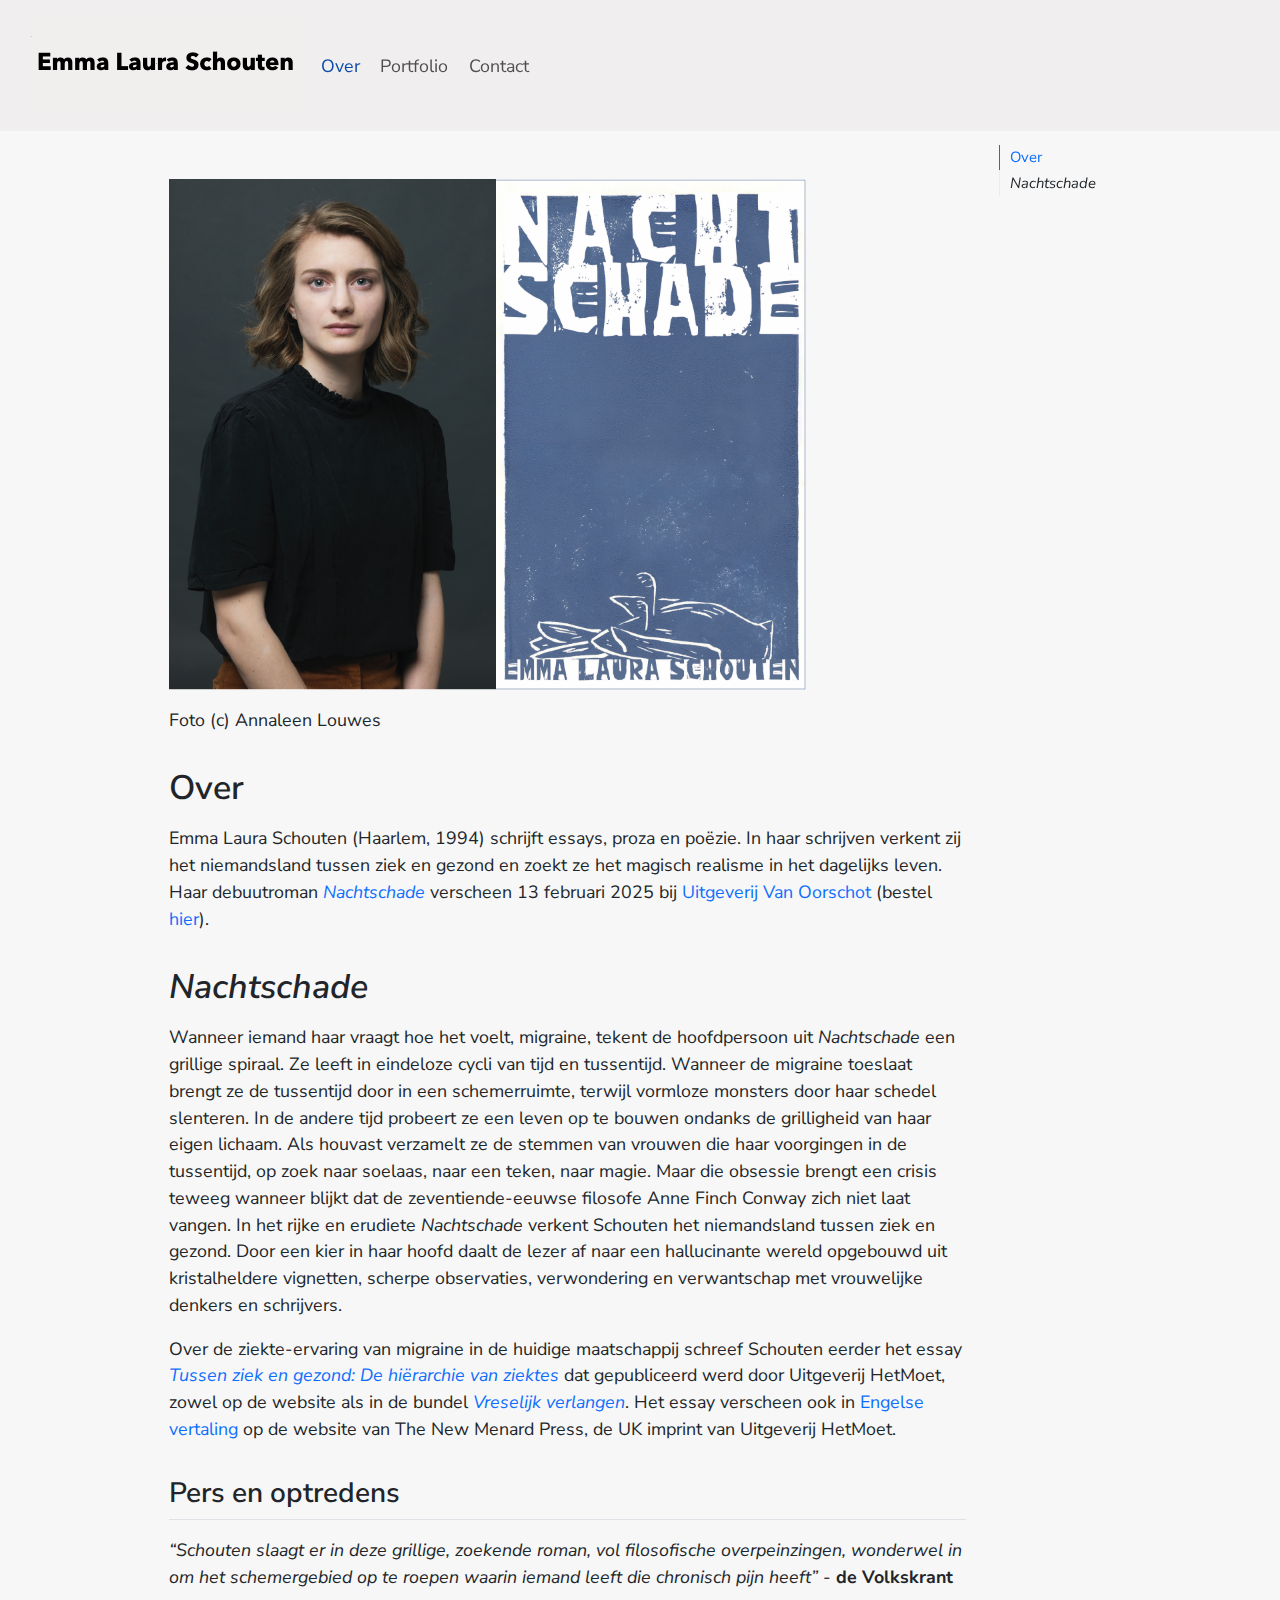
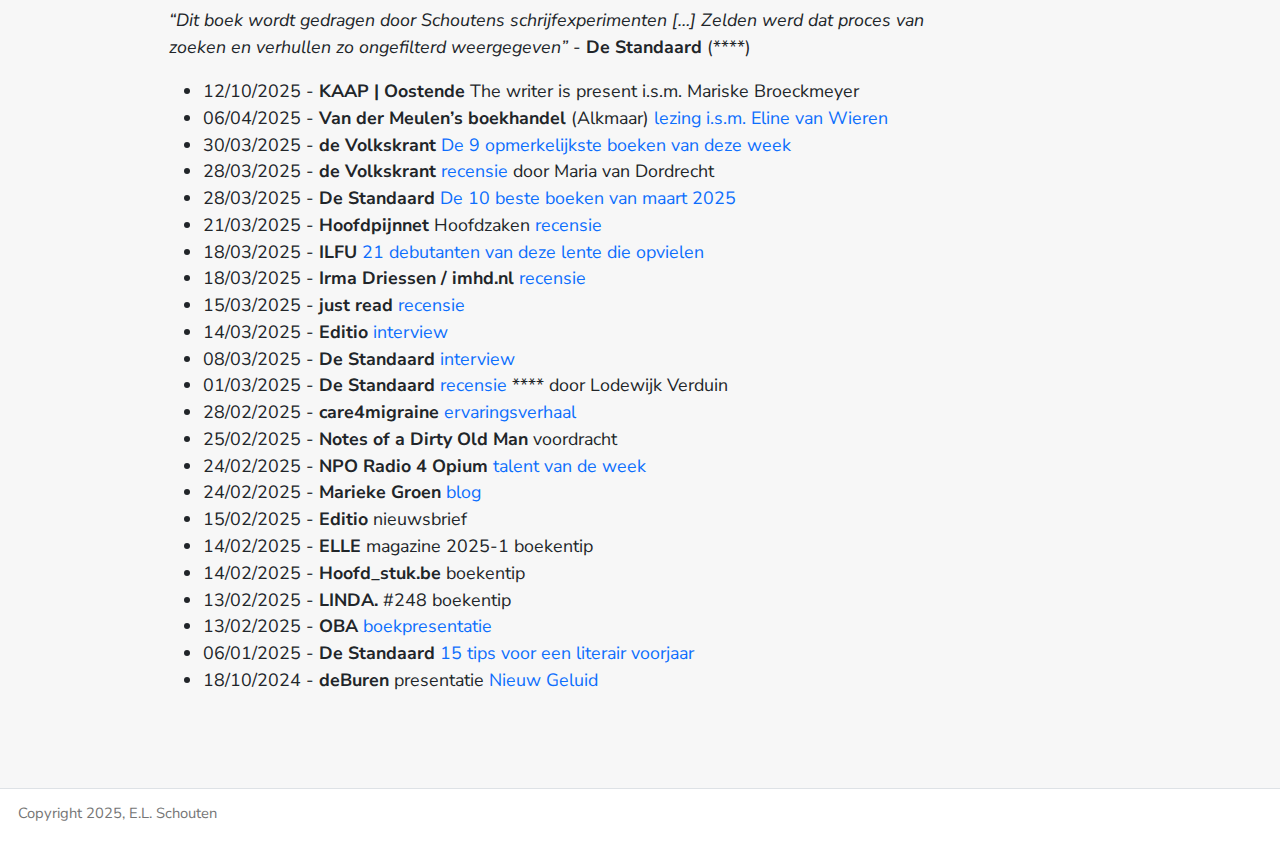
==== index.html @ 1e49bc78 "Built site for gh-pages" ====
<!DOCTYPE html>
<html xmlns="http://www.w3.org/1999/xhtml" lang="en" xml:lang="en"><head>

<meta charset="utf-8">
<meta name="generator" content="quarto-1.6.42">

<meta name="viewport" content="width=device-width, initial-scale=1.0, user-scalable=yes">


<title>Emma Laura Schouten</title>
<style>
code{white-space: pre-wrap;}
span.smallcaps{font-variant: small-caps;}
div.columns{display: flex; gap: min(4vw, 1.5em);}
div.column{flex: auto; overflow-x: auto;}
div.hanging-indent{margin-left: 1.5em; text-indent: -1.5em;}
ul.task-list{list-style: none;}
ul.task-list li input[type="checkbox"] {
  width: 0.8em;
  margin: 0 0.8em 0.2em -1em; /* quarto-specific, see https://github.com/quarto-dev/quarto-cli/issues/4556 */ 
  vertical-align: middle;
}
</style>


<script src="site_libs/quarto-nav/quarto-nav.js"></script>
<script src="site_libs/quarto-nav/headroom.min.js"></script>
<script src="site_libs/clipboard/clipboard.min.js"></script>
<script src="site_libs/quarto-html/quarto.js"></script>
<script src="site_libs/quarto-html/popper.min.js"></script>
<script src="site_libs/quarto-html/tippy.umd.min.js"></script>
<link href="site_libs/quarto-html/tippy.css" rel="stylesheet">
<link href="site_libs/quarto-html/quarto-syntax-highlighting-2f5df379a58b258e96c21c0638c20c03.css" rel="stylesheet" id="quarto-text-highlighting-styles">
<script src="site_libs/bootstrap/bootstrap.min.js"></script>
<link href="site_libs/bootstrap/bootstrap-icons.css" rel="stylesheet">
<link href="site_libs/bootstrap/bootstrap-535cd4e2b8f77d681c62386ebad89647.min.css" rel="stylesheet" append-hash="true" id="quarto-bootstrap" data-mode="light">
<script id="quarto-search-options" type="application/json">{
  "language": {
    "search-no-results-text": "No results",
    "search-matching-documents-text": "matching documents",
    "search-copy-link-title": "Copy link to search",
    "search-hide-matches-text": "Hide additional matches",
    "search-more-match-text": "more match in this document",
    "search-more-matches-text": "more matches in this document",
    "search-clear-button-title": "Clear",
    "search-text-placeholder": "",
    "search-detached-cancel-button-title": "Cancel",
    "search-submit-button-title": "Submit",
    "search-label": "Search"
  }
}</script>


</head>

<body class="nav-fixed">

<div id="quarto-search-results"></div>
  <header id="quarto-header" class="headroom fixed-top">
    <nav class="navbar navbar-expand-lg " data-bs-theme="dark">
      <div class="navbar-container container-fluid">
      <div class="navbar-brand-container mx-auto">
    <a href="./index.html" class="navbar-brand navbar-brand-logo">
    <img src="./img/logo.png" alt="Emma Laura Schouten" class="navbar-logo">
    </a>
  </div>
          <button class="navbar-toggler" type="button" data-bs-toggle="collapse" data-bs-target="#navbarCollapse" aria-controls="navbarCollapse" role="menu" aria-expanded="false" aria-label="Toggle navigation" onclick="if (window.quartoToggleHeadroom) { window.quartoToggleHeadroom(); }">
  <span class="navbar-toggler-icon"></span>
</button>
          <div class="collapse navbar-collapse" id="navbarCollapse">
            <ul class="navbar-nav navbar-nav-scroll me-auto">
  <li class="nav-item">
    <a class="nav-link active" href="./index.html" aria-current="page"> 
<span class="menu-text">Over</span></a>
  </li>  
  <li class="nav-item">
    <a class="nav-link" href="./pages/portfolio.html"> 
<span class="menu-text">Portfolio</span></a>
  </li>  
  <li class="nav-item">
    <a class="nav-link" href="./pages/contact.html"> 
<span class="menu-text">Contact</span></a>
  </li>  
</ul>
          </div> <!-- /navcollapse -->
            <div class="quarto-navbar-tools">
</div>
      </div> <!-- /container-fluid -->
    </nav>
</header>
<!-- content -->
<div id="quarto-content" class="quarto-container page-columns page-rows-contents page-layout-article page-navbar">
<!-- sidebar -->
<!-- margin-sidebar -->
    <div id="quarto-margin-sidebar" class="sidebar margin-sidebar">
        <nav id="TOC" role="doc-toc" class="toc-active">
   
  <ul>
  <li><a href="#over" id="toc-over" class="nav-link active" data-scroll-target="#over">Over</a></li>
  <li><a href="#nachtschade" id="toc-nachtschade" class="nav-link" data-scroll-target="#nachtschade"><em>Nachtschade</em></a></li>
  </ul>
</nav>
    </div>
<!-- main -->
<main class="content" id="quarto-document-content"><header id="title-block-header" class="quarto-title-block"></header>




<p><img src="img/meandcover.png" alt="emma laura schouten" width="80%"></p>
<p>Foto (c) Annaleen Louwes</p>
<section id="over" class="level1">
<h1>Over</h1>
<p>Emma Laura Schouten (Haarlem, 1994) schrijft essays, proza en poëzie. In haar schrijven verkent zij het niemandsland tussen ziek en gezond en zoekt ze het magisch realisme in het dagelijks leven. Haar debuutroman <a href="https://www.vanoorschot.nl/najaarsaanbieding-2024/"><em>Nachtschade</em></a> verscheen 13 februari 2025 bij <a href="https://www.vanoorschot.nl/writers/emma-laura-schouten/">Uitgeverij Van Oorschot</a> (bestel <a href="https://www.vanoorschot.nl/writers/emma-laura-schouten/">hier</a>).</p>
</section>
<section id="nachtschade" class="level1">
<h1><em>Nachtschade</em></h1>
<p>Wanneer iemand haar vraagt hoe het voelt, migraine, tekent de hoofdpersoon uit <em>Nachtschade</em> een grillige spiraal. Ze leeft in eindeloze cycli van tijd en tussentijd. Wanneer de migraine toeslaat brengt ze de tussentijd door in een schemerruimte, terwijl vormloze monsters door haar schedel slenteren. In de andere tijd probeert ze een leven op te bouwen ondanks de grilligheid van haar eigen lichaam. Als houvast verzamelt ze de stemmen van vrouwen die haar voorgingen in de tussentijd, op zoek naar soelaas, naar een teken, naar magie. Maar die obsessie brengt een crisis teweeg wanneer blijkt dat de zeventiende-eeuwse filosofe Anne Finch Conway zich niet laat vangen. In het rijke en erudiete <em>Nachtschade</em> verkent Schouten het niemandsland tussen ziek en gezond. Door een kier in haar hoofd daalt de lezer af naar een hallucinante wereld opgebouwd uit kristalheldere vignetten, scherpe observaties, verwondering en verwantschap met vrouwelijke denkers en schrijvers.</p>
<p>Over de ziekte-ervaring van migraine in de huidige maatschappij schreef Schouten eerder het essay <a href="https://www.hetmoet.com/post-1/tussen-ziek-en-gezond-de-hi%C3%ABrarchie-van-ziektes?fbclid=IwZXh0bgNhZW0CMTAAAR0ESHe1H68G-HklVez3RO2ScZ0WJcfk6Z7At8q8ucAoTXOcmXjHbe6pa6E_aem_pPe7xXQYJ1PO-31IlOgquA"><em>Tussen ziek en gezond: De hiërarchie van ziektes</em></a> dat gepubliceerd werd door Uitgeverij HetMoet, zowel op de website als in de bundel <a href="https://www.hetmoet.com/product-page/vreselijk-verlangen-een-verzameling-smachtende-mammoetjes"><em>Vreselijk verlangen</em></a>. Het essay verscheen ook in <a href="https://www.thenewmenardpress.com/post/between-sickness-and-health-the-hierarchy-of-illnesses">Engelse vertaling</a> op de website van The New Menard Press, de UK imprint van Uitgeverij HetMoet.</p>
<section id="pers-en-optredens" class="level2">
<h2 data-anchor-id="pers-en-optredens">Pers en optredens</h2>
<p><em>“Schouten slaagt er in deze grillige, zoekende roman, vol filosofische overpeinzingen, wonderwel in om het schemergebied op te roepen waarin iemand leeft die chronisch pijn heeft”</em> - <strong>de Volkskrant</strong></p>
<p><em>“Dit boek wordt gedragen door Schoutens schrijfexperimenten […] Zelden werd dat proces van zoeken en verhullen zo ongefilterd weergegeven”</em> - <strong>De Standaard</strong> (****)</p>
<ul>
<li>12/10/2025 - <strong>KAAP | Oostende</strong> The writer is present i.s.m. Mariske Broeckmeyer</li>
<li>06/04/2025 - <strong>Van der Meulen’s boekhandel</strong> (Alkmaar) <a href="https://libris.nl/vandermeulen/agenda/lezing-eline-van-wieren-en-emma-laura-schouten">lezing i.s.m. Eline van Wieren</a></li>
<li>30/03/2025 - <strong>de Volkskrant</strong> <a href="https://www.volkskrant.nl/cultuur-media/de-negen-opmerkelijkste-boeken-van-deze-week-foute-ouders-de-dikke-duce-en-voskuil-is-verliefd~b167bb37/">De 9 opmerkelijkste boeken van deze week</a></li>
<li>28/03/2025 - <strong>de Volkskrant</strong> <a href="https://www.volkskrant.nl/boeken/hoe-leer-je-leven-met-ondraaglijke-hoofdpijn-debuutroman-nachtschade-beschrijft-het-prachtig~b06b82ce/">recensie</a> door Maria van Dordrecht</li>
<li>28/03/2025 - <strong>De Standaard</strong> <a href="https://www.standaard.be/media-en-cultuur/boeken/een-belgische-koningsdrama-of-levensadvies-van-een-betweter.-dit-zijn-de-tien-beste-boeken-van-maart-2025/51784400.html">De 10 beste boeken van maart 2025</a></li>
<li>21/03/2025 - <strong>Hoofdpijnnet</strong> Hoofdzaken <a href="https://drive.google.com/file/d/1iv1orZhiXCKgeEnQMKocInon6l-XtFe9/view?usp=drive_link">recensie</a></li>
<li>18/03/2025 - <strong>ILFU</strong> <a href="https://ilfu.com/alle-artikelen/de-21-voorjaarsdebuten-van-2025">21 debutanten van deze lente die opvielen</a></li>
<li>18/03/2025 - <strong>Irma Driessen / imhd.nl</strong> <a href="https://www.imhd.nl/log/nachtschade-2/">recensie</a></li>
<li>15/03/2025 - <strong>just read</strong> <a href="https://www.justread.nl/fictie/emma-laura-schouten-nachtschade/#more-4180">recensie</a></li>
<li>14/03/2025 - <strong>Editio</strong> <a href="https://www.editio.nl/magazine/verdieping/nachtschade-zoektocht-naar-taal-voor-pijn.html">interview</a></li>
<li>08/03/2025 - <strong>De Standaard</strong> <a href="https://www.standaard.be/cnt/dmf20250307_96038863">interview</a></li>
<li>01/03/2025 - <strong>De Standaard</strong> <a href="https://www.standaard.be/cnt/dmf20250227_96331906">recensie</a> **** door Lodewijk Verduin</li>
<li>28/02/2025 - <strong>care4migraine</strong> <a href="https://care4migraine.nl/ervaringsverhalen/mijn-migraine-toen-nu-en-straks-emma-schouten-vertelt">ervaringsverhaal</a></li>
<li>25/02/2025 - <strong>Notes of a Dirty Old Man</strong> voordracht</li>
<li>24/02/2025 - <strong>NPO Radio 4 Opium</strong> <a href="https://www.npoklassiek.nl/fragmenten/opium/9e4c1dff-5278-4d5b-981b-16f271ea583a/2025-02-25-het-talent-emma-laura-schouten">talent van de week</a></li>
<li>24/02/2025 - <strong>Marieke Groen</strong> <a href="https://mariekegroen.blogspot.com/2025/02/een-club-waar-je-niet-bij-wil-horen.html">blog</a></li>
<li>15/02/2025 - <strong>Editio</strong> nieuwsbrief</li>
<li>14/02/2025 - <strong>ELLE</strong> magazine 2025-1 boekentip</li>
<li>14/02/2025 - <strong>Hoofd_stuk.be</strong> boekentip</li>
<li>13/02/2025 - <strong>LINDA.</strong> #248 boekentip</li>
<li>13/02/2025 - <strong>OBA</strong> <a href="https://www.oba.nl/agenda/oosterdok/boekpresentatienachtschade.html">boekpresentatie</a></li>
<li>06/01/2025 - <strong>De Standaard</strong> <a href="https://www.standaard.be/cnt/dmf20250105_96779139">15 tips voor een literair voorjaar</a></li>
<li>18/10/2024 - <strong>deBuren</strong> presentatie <a href="https://deburen.eu/magazine/nachtschade#:~:text=Op%2018%20oktober%20stelden%20de,taal%20en%20denken%20elkaar%20be%C3%AFnvloeden">Nieuw Geluid</a></li>
</ul>


</section>
</section>

</main> <!-- /main -->
<script id="quarto-html-after-body" type="application/javascript">
window.document.addEventListener("DOMContentLoaded", function (event) {
  const toggleBodyColorMode = (bsSheetEl) => {
    const mode = bsSheetEl.getAttribute("data-mode");
    const bodyEl = window.document.querySelector("body");
    if (mode === "dark") {
      bodyEl.classList.add("quarto-dark");
      bodyEl.classList.remove("quarto-light");
    } else {
      bodyEl.classList.add("quarto-light");
      bodyEl.classList.remove("quarto-dark");
    }
  }
  const toggleBodyColorPrimary = () => {
    const bsSheetEl = window.document.querySelector("link#quarto-bootstrap");
    if (bsSheetEl) {
      toggleBodyColorMode(bsSheetEl);
    }
  }
  toggleBodyColorPrimary();  
  const isCodeAnnotation = (el) => {
    for (const clz of el.classList) {
      if (clz.startsWith('code-annotation-')) {                     
        return true;
      }
    }
    return false;
  }
  const onCopySuccess = function(e) {
    // button target
    const button = e.trigger;
    // don't keep focus
    button.blur();
    // flash "checked"
    button.classList.add('code-copy-button-checked');
    var currentTitle = button.getAttribute("title");
    button.setAttribute("title", "Copied!");
    let tooltip;
    if (window.bootstrap) {
      button.setAttribute("data-bs-toggle", "tooltip");
      button.setAttribute("data-bs-placement", "left");
      button.setAttribute("data-bs-title", "Copied!");
      tooltip = new bootstrap.Tooltip(button, 
        { trigger: "manual", 
          customClass: "code-copy-button-tooltip",
          offset: [0, -8]});
      tooltip.show();    
    }
    setTimeout(function() {
      if (tooltip) {
        tooltip.hide();
        button.removeAttribute("data-bs-title");
        button.removeAttribute("data-bs-toggle");
        button.removeAttribute("data-bs-placement");
      }
      button.setAttribute("title", currentTitle);
      button.classList.remove('code-copy-button-checked');
    }, 1000);
    // clear code selection
    e.clearSelection();
  }
  const getTextToCopy = function(trigger) {
      const codeEl = trigger.previousElementSibling.cloneNode(true);
      for (const childEl of codeEl.children) {
        if (isCodeAnnotation(childEl)) {
          childEl.remove();
        }
      }
      return codeEl.innerText;
  }
  const clipboard = new window.ClipboardJS('.code-copy-button:not([data-in-quarto-modal])', {
    text: getTextToCopy
  });
  clipboard.on('success', onCopySuccess);
  if (window.document.getElementById('quarto-embedded-source-code-modal')) {
    const clipboardModal = new window.ClipboardJS('.code-copy-button[data-in-quarto-modal]', {
      text: getTextToCopy,
      container: window.document.getElementById('quarto-embedded-source-code-modal')
    });
    clipboardModal.on('success', onCopySuccess);
  }
    var localhostRegex = new RegExp(/^(?:http|https):\/\/localhost\:?[0-9]*\//);
    var mailtoRegex = new RegExp(/^mailto:/);
      var filterRegex = new RegExp("https:\/\/emmaschouten\.nl");
    var isInternal = (href) => {
        return filterRegex.test(href) || localhostRegex.test(href) || mailtoRegex.test(href);
    }
    // Inspect non-navigation links and adorn them if external
 	var links = window.document.querySelectorAll('a[href]:not(.nav-link):not(.navbar-brand):not(.toc-action):not(.sidebar-link):not(.sidebar-item-toggle):not(.pagination-link):not(.no-external):not([aria-hidden]):not(.dropdown-item):not(.quarto-navigation-tool):not(.about-link)');
    for (var i=0; i<links.length; i++) {
      const link = links[i];
      if (!isInternal(link.href)) {
        // undo the damage that might have been done by quarto-nav.js in the case of
        // links that we want to consider external
        if (link.dataset.originalHref !== undefined) {
          link.href = link.dataset.originalHref;
        }
          // target, if specified
          link.setAttribute("target", "_blank");
          if (link.getAttribute("rel") === null) {
            link.setAttribute("rel", "noopener");
          }
      }
    }
  function tippyHover(el, contentFn, onTriggerFn, onUntriggerFn) {
    const config = {
      allowHTML: true,
      maxWidth: 500,
      delay: 100,
      arrow: false,
      appendTo: function(el) {
          return el.parentElement;
      },
      interactive: true,
      interactiveBorder: 10,
      theme: 'quarto',
      placement: 'bottom-start',
    };
    if (contentFn) {
      config.content = contentFn;
    }
    if (onTriggerFn) {
      config.onTrigger = onTriggerFn;
    }
    if (onUntriggerFn) {
      config.onUntrigger = onUntriggerFn;
    }
    window.tippy(el, config); 
  }
  const noterefs = window.document.querySelectorAll('a[role="doc-noteref"]');
  for (var i=0; i<noterefs.length; i++) {
    const ref = noterefs[i];
    tippyHover(ref, function() {
      // use id or data attribute instead here
      let href = ref.getAttribute('data-footnote-href') || ref.getAttribute('href');
      try { href = new URL(href).hash; } catch {}
      const id = href.replace(/^#\/?/, "");
      const note = window.document.getElementById(id);
      if (note) {
        return note.innerHTML;
      } else {
        return "";
      }
    });
  }
  const xrefs = window.document.querySelectorAll('a.quarto-xref');
  const processXRef = (id, note) => {
    // Strip column container classes
    const stripColumnClz = (el) => {
      el.classList.remove("page-full", "page-columns");
      if (el.children) {
        for (const child of el.children) {
          stripColumnClz(child);
        }
      }
    }
    stripColumnClz(note)
    if (id === null || id.startsWith('sec-')) {
      // Special case sections, only their first couple elements
      const container = document.createElement("div");
      if (note.children && note.children.length > 2) {
        container.appendChild(note.children[0].cloneNode(true));
        for (let i = 1; i < note.children.length; i++) {
          const child = note.children[i];
          if (child.tagName === "P" && child.innerText === "") {
            continue;
          } else {
            container.appendChild(child.cloneNode(true));
            break;
          }
        }
        if (window.Quarto?.typesetMath) {
          window.Quarto.typesetMath(container);
        }
        return container.innerHTML
      } else {
        if (window.Quarto?.typesetMath) {
          window.Quarto.typesetMath(note);
        }
        return note.innerHTML;
      }
    } else {
      // Remove any anchor links if they are present
      const anchorLink = note.querySelector('a.anchorjs-link');
      if (anchorLink) {
        anchorLink.remove();
      }
      if (window.Quarto?.typesetMath) {
        window.Quarto.typesetMath(note);
      }
      if (note.classList.contains("callout")) {
        return note.outerHTML;
      } else {
        return note.innerHTML;
      }
    }
  }
  for (var i=0; i<xrefs.length; i++) {
    const xref = xrefs[i];
    tippyHover(xref, undefined, function(instance) {
      instance.disable();
      let url = xref.getAttribute('href');
      let hash = undefined; 
      if (url.startsWith('#')) {
        hash = url;
      } else {
        try { hash = new URL(url).hash; } catch {}
      }
      if (hash) {
        const id = hash.replace(/^#\/?/, "");
        const note = window.document.getElementById(id);
        if (note !== null) {
          try {
            const html = processXRef(id, note.cloneNode(true));
            instance.setContent(html);
          } finally {
            instance.enable();
            instance.show();
          }
        } else {
          // See if we can fetch this
          fetch(url.split('#')[0])
          .then(res => res.text())
          .then(html => {
            const parser = new DOMParser();
            const htmlDoc = parser.parseFromString(html, "text/html");
            const note = htmlDoc.getElementById(id);
            if (note !== null) {
              const html = processXRef(id, note);
              instance.setContent(html);
            } 
          }).finally(() => {
            instance.enable();
            instance.show();
          });
        }
      } else {
        // See if we can fetch a full url (with no hash to target)
        // This is a special case and we should probably do some content thinning / targeting
        fetch(url)
        .then(res => res.text())
        .then(html => {
          const parser = new DOMParser();
          const htmlDoc = parser.parseFromString(html, "text/html");
          const note = htmlDoc.querySelector('main.content');
          if (note !== null) {
            // This should only happen for chapter cross references
            // (since there is no id in the URL)
            // remove the first header
            if (note.children.length > 0 && note.children[0].tagName === "HEADER") {
              note.children[0].remove();
            }
            const html = processXRef(null, note);
            instance.setContent(html);
          } 
        }).finally(() => {
          instance.enable();
          instance.show();
        });
      }
    }, function(instance) {
    });
  }
      let selectedAnnoteEl;
      const selectorForAnnotation = ( cell, annotation) => {
        let cellAttr = 'data-code-cell="' + cell + '"';
        let lineAttr = 'data-code-annotation="' +  annotation + '"';
        const selector = 'span[' + cellAttr + '][' + lineAttr + ']';
        return selector;
      }
      const selectCodeLines = (annoteEl) => {
        const doc = window.document;
        const targetCell = annoteEl.getAttribute("data-target-cell");
        const targetAnnotation = annoteEl.getAttribute("data-target-annotation");
        const annoteSpan = window.document.querySelector(selectorForAnnotation(targetCell, targetAnnotation));
        const lines = annoteSpan.getAttribute("data-code-lines").split(",");
        const lineIds = lines.map((line) => {
          return targetCell + "-" + line;
        })
        let top = null;
        let height = null;
        let parent = null;
        if (lineIds.length > 0) {
            //compute the position of the single el (top and bottom and make a div)
            const el = window.document.getElementById(lineIds[0]);
            top = el.offsetTop;
            height = el.offsetHeight;
            parent = el.parentElement.parentElement;
          if (lineIds.length > 1) {
            const lastEl = window.document.getElementById(lineIds[lineIds.length - 1]);
            const bottom = lastEl.offsetTop + lastEl.offsetHeight;
            height = bottom - top;
          }
          if (top !== null && height !== null && parent !== null) {
            // cook up a div (if necessary) and position it 
            let div = window.document.getElementById("code-annotation-line-highlight");
            if (div === null) {
              div = window.document.createElement("div");
              div.setAttribute("id", "code-annotation-line-highlight");
              div.style.position = 'absolute';
              parent.appendChild(div);
            }
            div.style.top = top - 2 + "px";
            div.style.height = height + 4 + "px";
            div.style.left = 0;
            let gutterDiv = window.document.getElementById("code-annotation-line-highlight-gutter");
            if (gutterDiv === null) {
              gutterDiv = window.document.createElement("div");
              gutterDiv.setAttribute("id", "code-annotation-line-highlight-gutter");
              gutterDiv.style.position = 'absolute';
              const codeCell = window.document.getElementById(targetCell);
              const gutter = codeCell.querySelector('.code-annotation-gutter');
              gutter.appendChild(gutterDiv);
            }
            gutterDiv.style.top = top - 2 + "px";
            gutterDiv.style.height = height + 4 + "px";
          }
          selectedAnnoteEl = annoteEl;
        }
      };
      const unselectCodeLines = () => {
        const elementsIds = ["code-annotation-line-highlight", "code-annotation-line-highlight-gutter"];
        elementsIds.forEach((elId) => {
          const div = window.document.getElementById(elId);
          if (div) {
            div.remove();
          }
        });
        selectedAnnoteEl = undefined;
      };
        // Handle positioning of the toggle
    window.addEventListener(
      "resize",
      throttle(() => {
        elRect = undefined;
        if (selectedAnnoteEl) {
          selectCodeLines(selectedAnnoteEl);
        }
      }, 10)
    );
    function throttle(fn, ms) {
    let throttle = false;
    let timer;
      return (...args) => {
        if(!throttle) { // first call gets through
            fn.apply(this, args);
            throttle = true;
        } else { // all the others get throttled
            if(timer) clearTimeout(timer); // cancel #2
            timer = setTimeout(() => {
              fn.apply(this, args);
              timer = throttle = false;
            }, ms);
        }
      };
    }
      // Attach click handler to the DT
      const annoteDls = window.document.querySelectorAll('dt[data-target-cell]');
      for (const annoteDlNode of annoteDls) {
        annoteDlNode.addEventListener('click', (event) => {
          const clickedEl = event.target;
          if (clickedEl !== selectedAnnoteEl) {
            unselectCodeLines();
            const activeEl = window.document.querySelector('dt[data-target-cell].code-annotation-active');
            if (activeEl) {
              activeEl.classList.remove('code-annotation-active');
            }
            selectCodeLines(clickedEl);
            clickedEl.classList.add('code-annotation-active');
          } else {
            // Unselect the line
            unselectCodeLines();
            clickedEl.classList.remove('code-annotation-active');
          }
        });
      }
  const findCites = (el) => {
    const parentEl = el.parentElement;
    if (parentEl) {
      const cites = parentEl.dataset.cites;
      if (cites) {
        return {
          el,
          cites: cites.split(' ')
        };
      } else {
        return findCites(el.parentElement)
      }
    } else {
      return undefined;
    }
  };
  var bibliorefs = window.document.querySelectorAll('a[role="doc-biblioref"]');
  for (var i=0; i<bibliorefs.length; i++) {
    const ref = bibliorefs[i];
    const citeInfo = findCites(ref);
    if (citeInfo) {
      tippyHover(citeInfo.el, function() {
        var popup = window.document.createElement('div');
        citeInfo.cites.forEach(function(cite) {
          var citeDiv = window.document.createElement('div');
          citeDiv.classList.add('hanging-indent');
          citeDiv.classList.add('csl-entry');
          var biblioDiv = window.document.getElementById('ref-' + cite);
          if (biblioDiv) {
            citeDiv.innerHTML = biblioDiv.innerHTML;
          }
          popup.appendChild(citeDiv);
        });
        return popup.innerHTML;
      });
    }
  }
});
</script>
</div> <!-- /content -->
<footer class="footer">
  <div class="nav-footer">
    <div class="nav-footer-left">
      <ul class="footer-items list-unstyled">
    <li class="nav-item">
 Copyright 2025, E.L. Schouten
  </li>  
</ul>
    </div>   
    <div class="nav-footer-center">
      &nbsp;
    </div>
    <div class="nav-footer-right">
      &nbsp;
    </div>
  </div>
</footer>




</body></html>
---- site_libs/quarto-html/tippy.css ----
.tippy-box[data-animation=fade][data-state=hidden]{opacity:0}[data-tippy-root]{max-width:calc(100vw - 10px)}.tippy-box{position:relative;background-color:#333;color:#fff;border-radius:4px;font-size:14px;line-height:1.4;white-space:normal;outline:0;transition-property:transform,visibility,opacity}.tippy-box[data-placement^=top]>.tippy-arrow{bottom:0}.tippy-box[data-placement^=top]>.tippy-arrow:before{bottom:-7px;left:0;border-width:8px 8px 0;border-top-color:initial;transform-origin:center top}.tippy-box[data-placement^=bottom]>.tippy-arrow{top:0}.tippy-box[data-placement^=bottom]>.tippy-arrow:before{top:-7px;left:0;border-width:0 8px 8px;border-bottom-color:initial;transform-origin:center bottom}.tippy-box[data-placement^=left]>.tippy-arrow{right:0}.tippy-box[data-placement^=left]>.tippy-arrow:before{border-width:8px 0 8px 8px;border-left-color:initial;right:-7px;transform-origin:center left}.tippy-box[data-placement^=right]>.tippy-arrow{left:0}.tippy-box[data-placement^=right]>.tippy-arrow:before{left:-7px;border-width:8px 8px 8px 0;border-right-color:initial;transform-origin:center right}.tippy-box[data-inertia][data-state=visible]{transition-timing-function:cubic-bezier(.54,1.5,.38,1.11)}.tippy-arrow{width:16px;height:16px;color:#333}.tippy-arrow:before{content:"";position:absolute;border-color:transparent;border-style:solid}.tippy-content{position:relative;padding:5px 9px;z-index:1}
---- site_libs/quarto-html/quarto-syntax-highlighting-2f5df379a58b258e96c21c0638c20c03.css ----
/* quarto syntax highlight colors */
:root {
  --quarto-hl-ot-color: #003B4F;
  --quarto-hl-at-color: #657422;
  --quarto-hl-ss-color: #20794D;
  --quarto-hl-an-color: #5E5E5E;
  --quarto-hl-fu-color: #4758AB;
  --quarto-hl-st-color: #20794D;
  --quarto-hl-cf-color: #003B4F;
  --quarto-hl-op-color: #5E5E5E;
  --quarto-hl-er-color: #AD0000;
  --quarto-hl-bn-color: #AD0000;
  --quarto-hl-al-color: #AD0000;
  --quarto-hl-va-color: #111111;
  --quarto-hl-bu-color: inherit;
  --quarto-hl-ex-color: inherit;
  --quarto-hl-pp-color: #AD0000;
  --quarto-hl-in-color: #5E5E5E;
  --quarto-hl-vs-color: #20794D;
  --quarto-hl-wa-color: #5E5E5E;
  --quarto-hl-do-color: #5E5E5E;
  --quarto-hl-im-color: #00769E;
  --quarto-hl-ch-color: #20794D;
  --quarto-hl-dt-color: #AD0000;
  --quarto-hl-fl-color: #AD0000;
  --quarto-hl-co-color: #5E5E5E;
  --quarto-hl-cv-color: #5E5E5E;
  --quarto-hl-cn-color: #8f5902;
  --quarto-hl-sc-color: #5E5E5E;
  --quarto-hl-dv-color: #AD0000;
  --quarto-hl-kw-color: #003B4F;
}

/* other quarto variables */
:root {
  --quarto-font-monospace: SFMono-Regular, Menlo, Monaco, Consolas, "Liberation Mono", "Courier New", monospace;
}

pre > code.sourceCode > span {
  color: #003B4F;
}

code span {
  color: #003B4F;
}

code.sourceCode > span {
  color: #003B4F;
}

div.sourceCode,
div.sourceCode pre.sourceCode {
  color: #003B4F;
}

code span.ot {
  color: #003B4F;
  font-style: inherit;
}

code span.at {
  color: #657422;
  font-style: inherit;
}

code span.ss {
  color: #20794D;
  font-style: inherit;
}

code span.an {
  color: #5E5E5E;
  font-style: inherit;
}

code span.fu {
  color: #4758AB;
  font-style: inherit;
}

code span.st {
  color: #20794D;
  font-style: inherit;
}

code span.cf {
  color: #003B4F;
  font-weight: bold;
  font-style: inherit;
}

code span.op {
  color: #5E5E5E;
  font-style: inherit;
}

code span.er {
  color: #AD0000;
  font-style: inherit;
}

code span.bn {
  color: #AD0000;
  font-style: inherit;
}

code span.al {
  color: #AD0000;
  font-style: inherit;
}

code span.va {
  color: #111111;
  font-style: inherit;
}

code span.bu {
  font-style: inherit;
}

code span.ex {
  font-style: inherit;
}

code span.pp {
  color: #AD0000;
  font-style: inherit;
}

code span.in {
  color: #5E5E5E;
  font-style: inherit;
}

code span.vs {
  color: #20794D;
  font-style: inherit;
}

code span.wa {
  color: #5E5E5E;
  font-style: italic;
}

code span.do {
  color: #5E5E5E;
  font-style: italic;
}

code span.im {
  color: #00769E;
  font-style: inherit;
}

code span.ch {
  color: #20794D;
  font-style: inherit;
}

code span.dt {
  color: #AD0000;
  font-style: inherit;
}

code span.fl {
  color: #AD0000;
  font-style: inherit;
}

code span.co {
  color: #5E5E5E;
  font-style: inherit;
}

code span.cv {
  color: #5E5E5E;
  font-style: italic;
}

code span.cn {
  color: #8f5902;
  font-style: inherit;
}

code span.sc {
  color: #5E5E5E;
  font-style: inherit;
}

code span.dv {
  color: #AD0000;
  font-style: inherit;
}

code span.kw {
  color: #003B4F;
  font-weight: bold;
  font-style: inherit;
}

.prevent-inlining {
  content: "</";
}

/*# sourceMappingURL=35eb38a806ee71ea6d2563be2308c832.css.map */
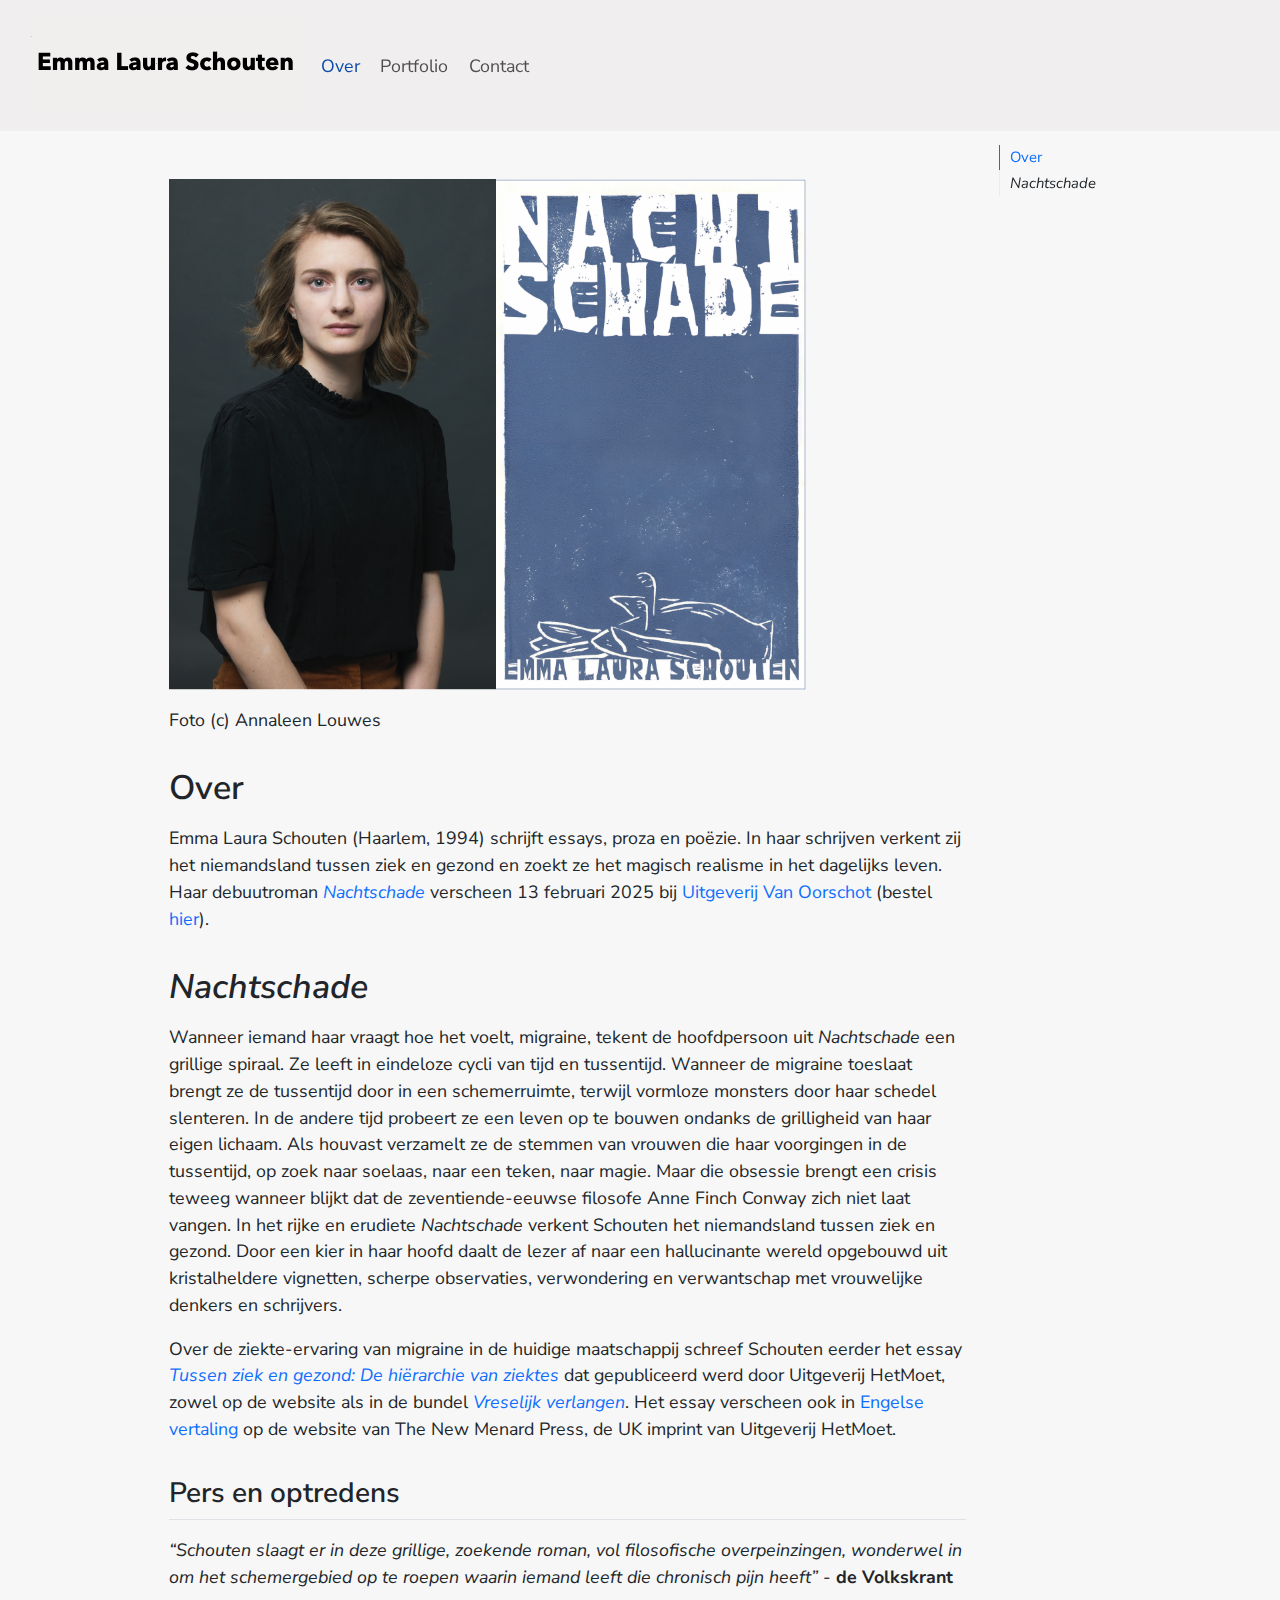
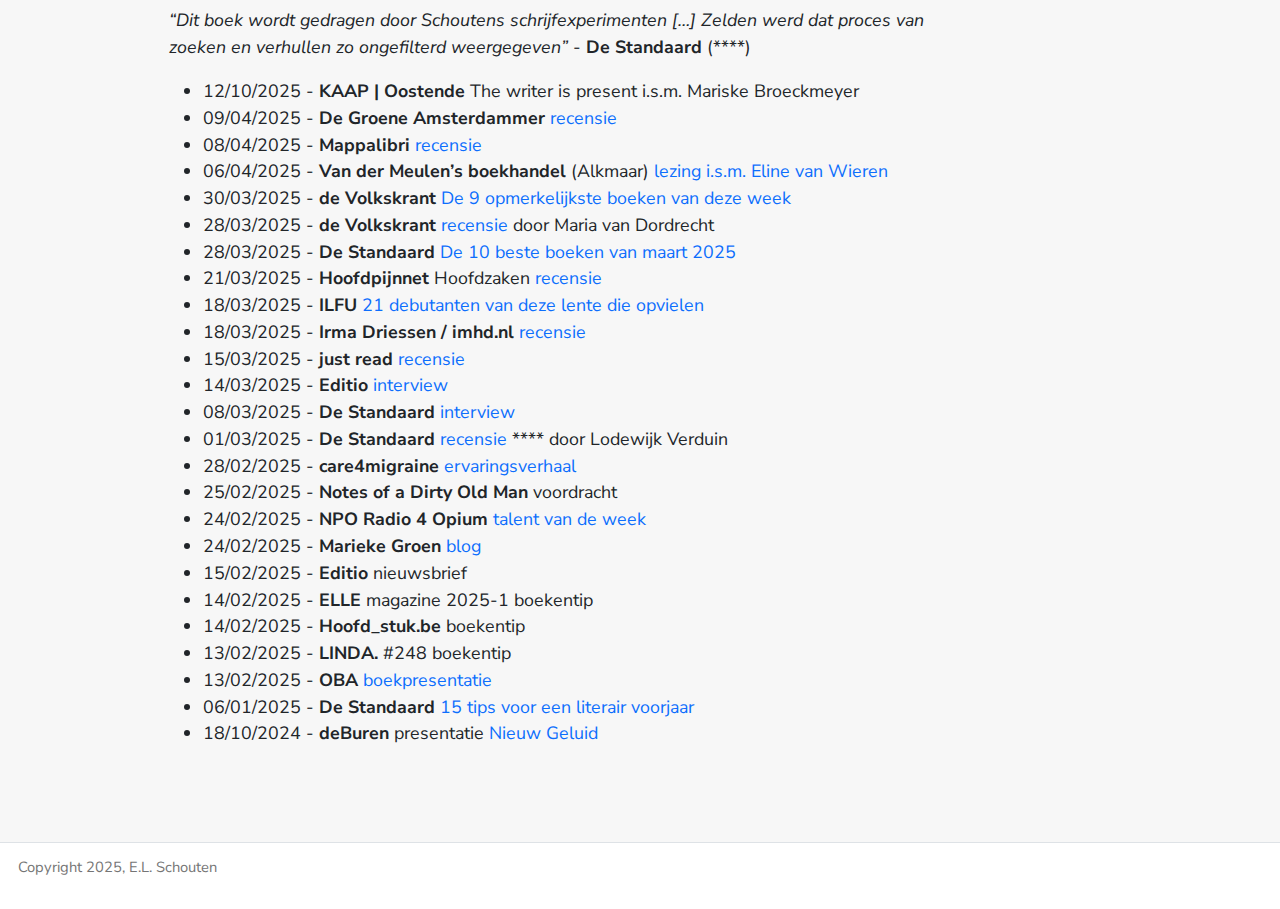
==== commit b3452069: "Built site for gh-pages" ====
--- a/index.html
+++ b/index.html
@@ -2,7 +2,7 @@
 <html xmlns="http://www.w3.org/1999/xhtml" lang="en" xml:lang="en"><head>
 
 <meta charset="utf-8">
-<meta name="generator" content="quarto-1.6.42">
+<meta name="generator" content="quarto-1.6.43">
 
 <meta name="viewport" content="width=device-width, initial-scale=1.0, user-scalable=yes">
 
@@ -30,7 +30,7 @@
 <script src="site_libs/quarto-html/popper.min.js"></script>
 <script src="site_libs/quarto-html/tippy.umd.min.js"></script>
 <link href="site_libs/quarto-html/tippy.css" rel="stylesheet">
-<link href="site_libs/quarto-html/quarto-syntax-highlighting-2f5df379a58b258e96c21c0638c20c03.css" rel="stylesheet" id="quarto-text-highlighting-styles">
+<link href="site_libs/quarto-html/quarto-syntax-highlighting-d4d76bf8491c20bad77d141916dc28e1.css" rel="stylesheet" id="quarto-text-highlighting-styles">
 <script src="site_libs/bootstrap/bootstrap.min.js"></script>
 <link href="site_libs/bootstrap/bootstrap-icons.css" rel="stylesheet">
 <link href="site_libs/bootstrap/bootstrap-535cd4e2b8f77d681c62386ebad89647.min.css" rel="stylesheet" append-hash="true" id="quarto-bootstrap" data-mode="light">
@@ -123,6 +123,8 @@
 <p><em>“Dit boek wordt gedragen door Schoutens schrijfexperimenten […] Zelden werd dat proces van zoeken en verhullen zo ongefilterd weergegeven”</em> - <strong>De Standaard</strong> (****)</p>
 <ul>
 <li>12/10/2025 - <strong>KAAP | Oostende</strong> The writer is present i.s.m. Mariske Broeckmeyer</li>
+<li>09/04/2025 - <strong>De Groene Amsterdammer</strong> <a href="https://www.groene.nl/artikel/soepel-meebewegen">recensie</a></li>
+<li>08/04/2025 - <strong>Mappalibri</strong> <a href="https://mappalibri.be/?navigatieid=61&amp;via_navigatieid=&amp;recensieid=10814">recensie</a></li>
 <li>06/04/2025 - <strong>Van der Meulen’s boekhandel</strong> (Alkmaar) <a href="https://libris.nl/vandermeulen/agenda/lezing-eline-van-wieren-en-emma-laura-schouten">lezing i.s.m. Eline van Wieren</a></li>
 <li>30/03/2025 - <strong>de Volkskrant</strong> <a href="https://www.volkskrant.nl/cultuur-media/de-negen-opmerkelijkste-boeken-van-deze-week-foute-ouders-de-dikke-duce-en-voskuil-is-verliefd~b167bb37/">De 9 opmerkelijkste boeken van deze week</a></li>
 <li>28/03/2025 - <strong>de Volkskrant</strong> <a href="https://www.volkskrant.nl/boeken/hoe-leer-je-leven-met-ondraaglijke-hoofdpijn-debuutroman-nachtschade-beschrijft-het-prachtig~b06b82ce/">recensie</a> door Maria van Dordrecht</li>
--- a/site_libs/quarto-html/quarto-syntax-highlighting-d4d76bf8491c20bad77d141916dc28e1.css
+++ b/site_libs/quarto-html/quarto-syntax-highlighting-d4d76bf8491c20bad77d141916dc28e1.css
@@ -0,0 +1,205 @@
+/* quarto syntax highlight colors */
+:root {
+  --quarto-hl-ot-color: #003B4F;
+  --quarto-hl-at-color: #657422;
+  --quarto-hl-ss-color: #20794D;
+  --quarto-hl-an-color: #5E5E5E;
+  --quarto-hl-fu-color: #4758AB;
+  --quarto-hl-st-color: #20794D;
+  --quarto-hl-cf-color: #003B4F;
+  --quarto-hl-op-color: #5E5E5E;
+  --quarto-hl-er-color: #AD0000;
+  --quarto-hl-bn-color: #AD0000;
+  --quarto-hl-al-color: #AD0000;
+  --quarto-hl-va-color: #111111;
+  --quarto-hl-bu-color: inherit;
+  --quarto-hl-ex-color: inherit;
+  --quarto-hl-pp-color: #AD0000;
+  --quarto-hl-in-color: #5E5E5E;
+  --quarto-hl-vs-color: #20794D;
+  --quarto-hl-wa-color: #5E5E5E;
+  --quarto-hl-do-color: #5E5E5E;
+  --quarto-hl-im-color: #00769E;
+  --quarto-hl-ch-color: #20794D;
+  --quarto-hl-dt-color: #AD0000;
+  --quarto-hl-fl-color: #AD0000;
+  --quarto-hl-co-color: #5E5E5E;
+  --quarto-hl-cv-color: #5E5E5E;
+  --quarto-hl-cn-color: #8f5902;
+  --quarto-hl-sc-color: #5E5E5E;
+  --quarto-hl-dv-color: #AD0000;
+  --quarto-hl-kw-color: #003B4F;
+}
+
+/* other quarto variables */
+:root {
+  --quarto-font-monospace: SFMono-Regular, Menlo, Monaco, Consolas, "Liberation Mono", "Courier New", monospace;
+}
+
+pre > code.sourceCode > span {
+  color: #003B4F;
+}
+
+code span {
+  color: #003B4F;
+}
+
+code.sourceCode > span {
+  color: #003B4F;
+}
+
+div.sourceCode,
+div.sourceCode pre.sourceCode {
+  color: #003B4F;
+}
+
+code span.ot {
+  color: #003B4F;
+  font-style: inherit;
+}
+
+code span.at {
+  color: #657422;
+  font-style: inherit;
+}
+
+code span.ss {
+  color: #20794D;
+  font-style: inherit;
+}
+
+code span.an {
+  color: #5E5E5E;
+  font-style: inherit;
+}
+
+code span.fu {
+  color: #4758AB;
+  font-style: inherit;
+}
+
+code span.st {
+  color: #20794D;
+  font-style: inherit;
+}
+
+code span.cf {
+  color: #003B4F;
+  font-weight: bold;
+  font-style: inherit;
+}
+
+code span.op {
+  color: #5E5E5E;
+  font-style: inherit;
+}
+
+code span.er {
+  color: #AD0000;
+  font-style: inherit;
+}
+
+code span.bn {
+  color: #AD0000;
+  font-style: inherit;
+}
+
+code span.al {
+  color: #AD0000;
+  font-style: inherit;
+}
+
+code span.va {
+  color: #111111;
+  font-style: inherit;
+}
+
+code span.bu {
+  font-style: inherit;
+}
+
+code span.ex {
+  font-style: inherit;
+}
+
+code span.pp {
+  color: #AD0000;
+  font-style: inherit;
+}
+
+code span.in {
+  color: #5E5E5E;
+  font-style: inherit;
+}
+
+code span.vs {
+  color: #20794D;
+  font-style: inherit;
+}
+
+code span.wa {
+  color: #5E5E5E;
+  font-style: italic;
+}
+
+code span.do {
+  color: #5E5E5E;
+  font-style: italic;
+}
+
+code span.im {
+  color: #00769E;
+  font-style: inherit;
+}
+
+code span.ch {
+  color: #20794D;
+  font-style: inherit;
+}
+
+code span.dt {
+  color: #AD0000;
+  font-style: inherit;
+}
+
+code span.fl {
+  color: #AD0000;
+  font-style: inherit;
+}
+
+code span.co {
+  color: #5E5E5E;
+  font-style: inherit;
+}
+
+code span.cv {
+  color: #5E5E5E;
+  font-style: italic;
+}
+
+code span.cn {
+  color: #8f5902;
+  font-style: inherit;
+}
+
+code span.sc {
+  color: #5E5E5E;
+  font-style: inherit;
+}
+
+code span.dv {
+  color: #AD0000;
+  font-style: inherit;
+}
+
+code span.kw {
+  color: #003B4F;
+  font-weight: bold;
+  font-style: inherit;
+}
+
+.prevent-inlining {
+  content: "</";
+}
+
+/*# sourceMappingURL=c9c5d451c23b744f9cb2c98992a0aef2.css.map */
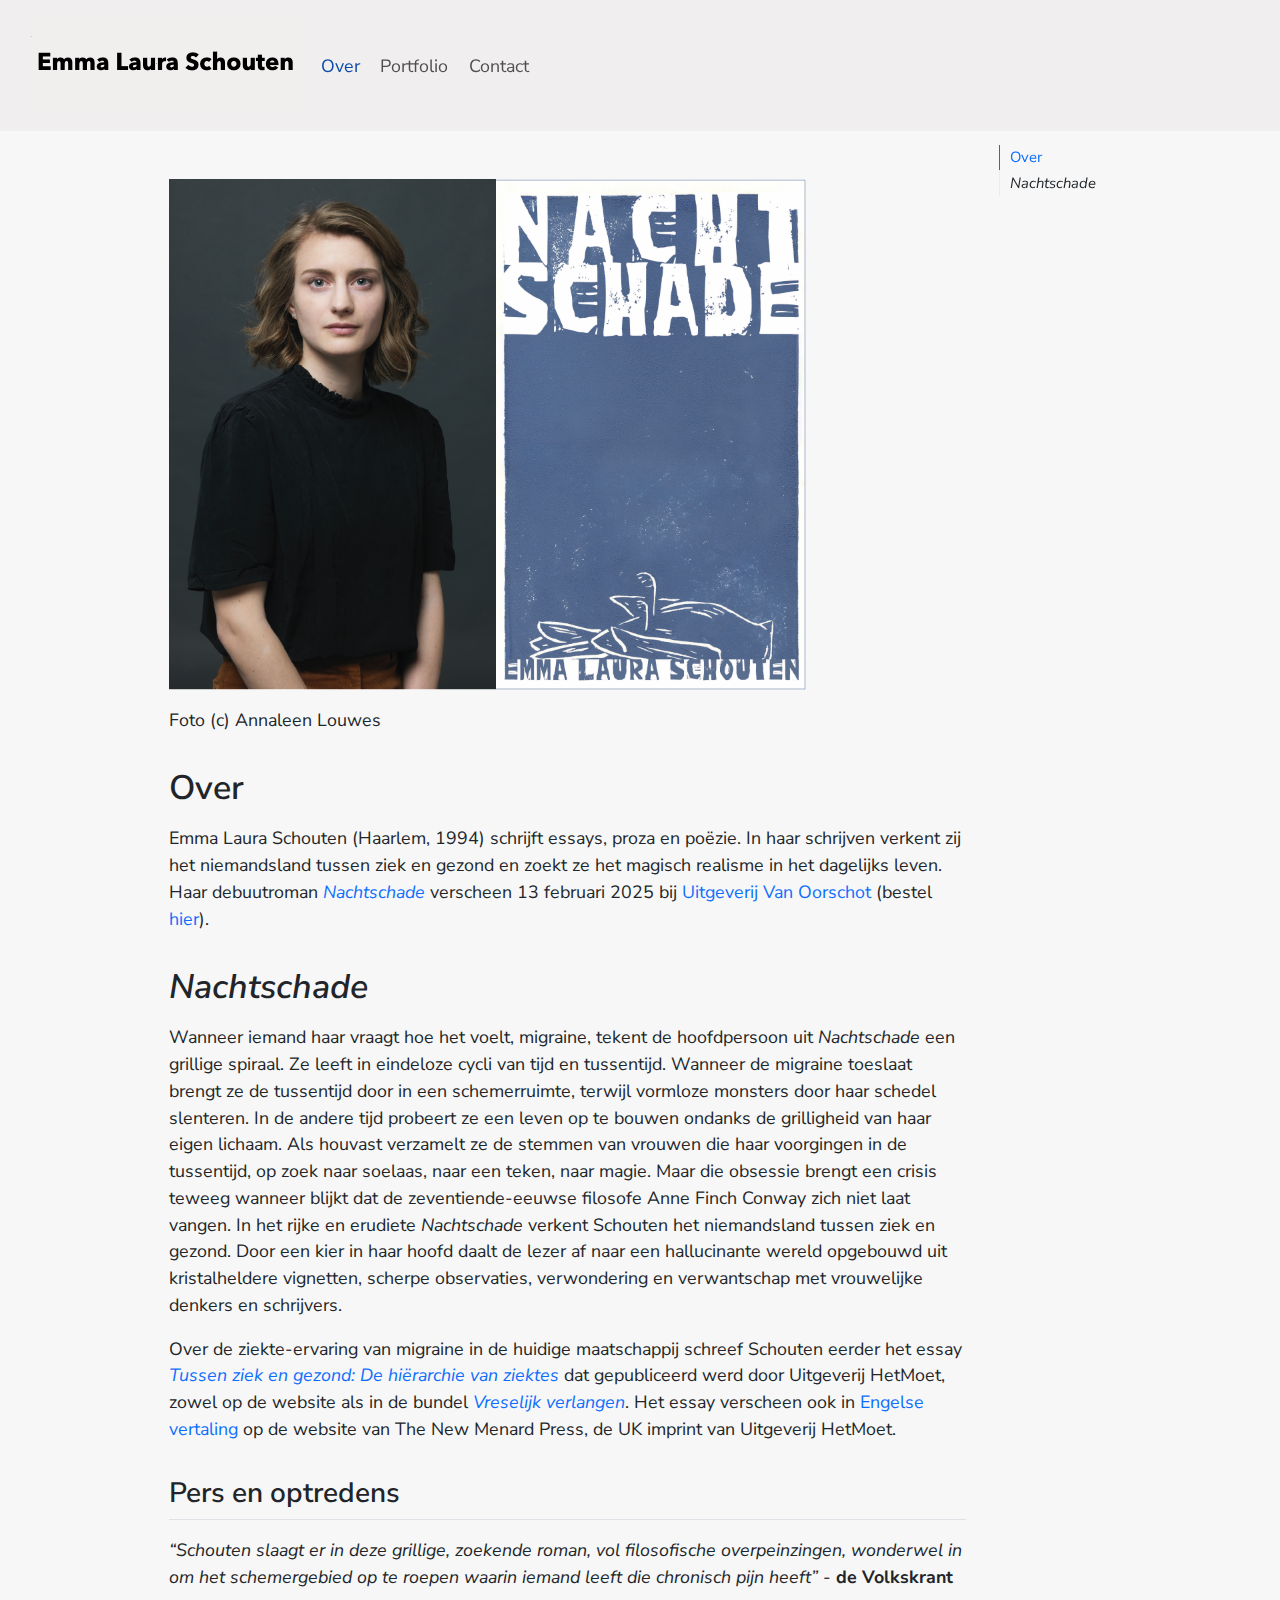
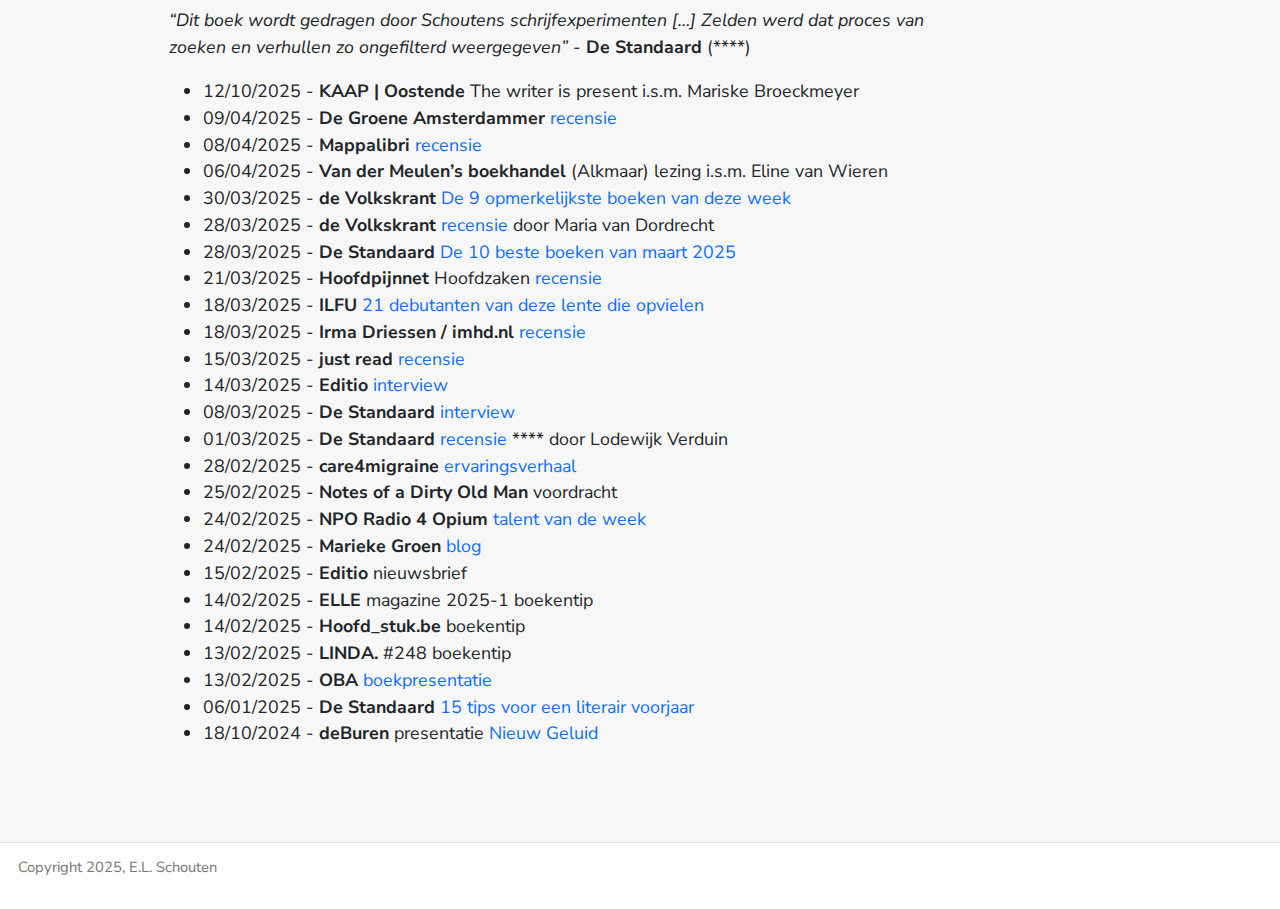
==== commit 161c3bb1: "Built site for gh-pages" ====
--- a/index.html
+++ b/index.html
@@ -125,7 +125,7 @@
 <li>12/10/2025 - <strong>KAAP | Oostende</strong> The writer is present i.s.m. Mariske Broeckmeyer</li>
 <li>09/04/2025 - <strong>De Groene Amsterdammer</strong> <a href="https://www.groene.nl/artikel/soepel-meebewegen">recensie</a></li>
 <li>08/04/2025 - <strong>Mappalibri</strong> <a href="https://mappalibri.be/?navigatieid=61&amp;via_navigatieid=&amp;recensieid=10814">recensie</a></li>
-<li>06/04/2025 - <strong>Van der Meulen’s boekhandel</strong> (Alkmaar) <a href="https://libris.nl/vandermeulen/agenda/lezing-eline-van-wieren-en-emma-laura-schouten">lezing i.s.m. Eline van Wieren</a></li>
+<li>06/04/2025 - <strong>Van der Meulen’s boekhandel</strong> (Alkmaar) lezing i.s.m. Eline van Wieren</li>
 <li>30/03/2025 - <strong>de Volkskrant</strong> <a href="https://www.volkskrant.nl/cultuur-media/de-negen-opmerkelijkste-boeken-van-deze-week-foute-ouders-de-dikke-duce-en-voskuil-is-verliefd~b167bb37/">De 9 opmerkelijkste boeken van deze week</a></li>
 <li>28/03/2025 - <strong>de Volkskrant</strong> <a href="https://www.volkskrant.nl/boeken/hoe-leer-je-leven-met-ondraaglijke-hoofdpijn-debuutroman-nachtschade-beschrijft-het-prachtig~b06b82ce/">recensie</a> door Maria van Dordrecht</li>
 <li>28/03/2025 - <strong>De Standaard</strong> <a href="https://www.standaard.be/media-en-cultuur/boeken/een-belgische-koningsdrama-of-levensadvies-van-een-betweter.-dit-zijn-de-tien-beste-boeken-van-maart-2025/51784400.html">De 10 beste boeken van maart 2025</a></li>
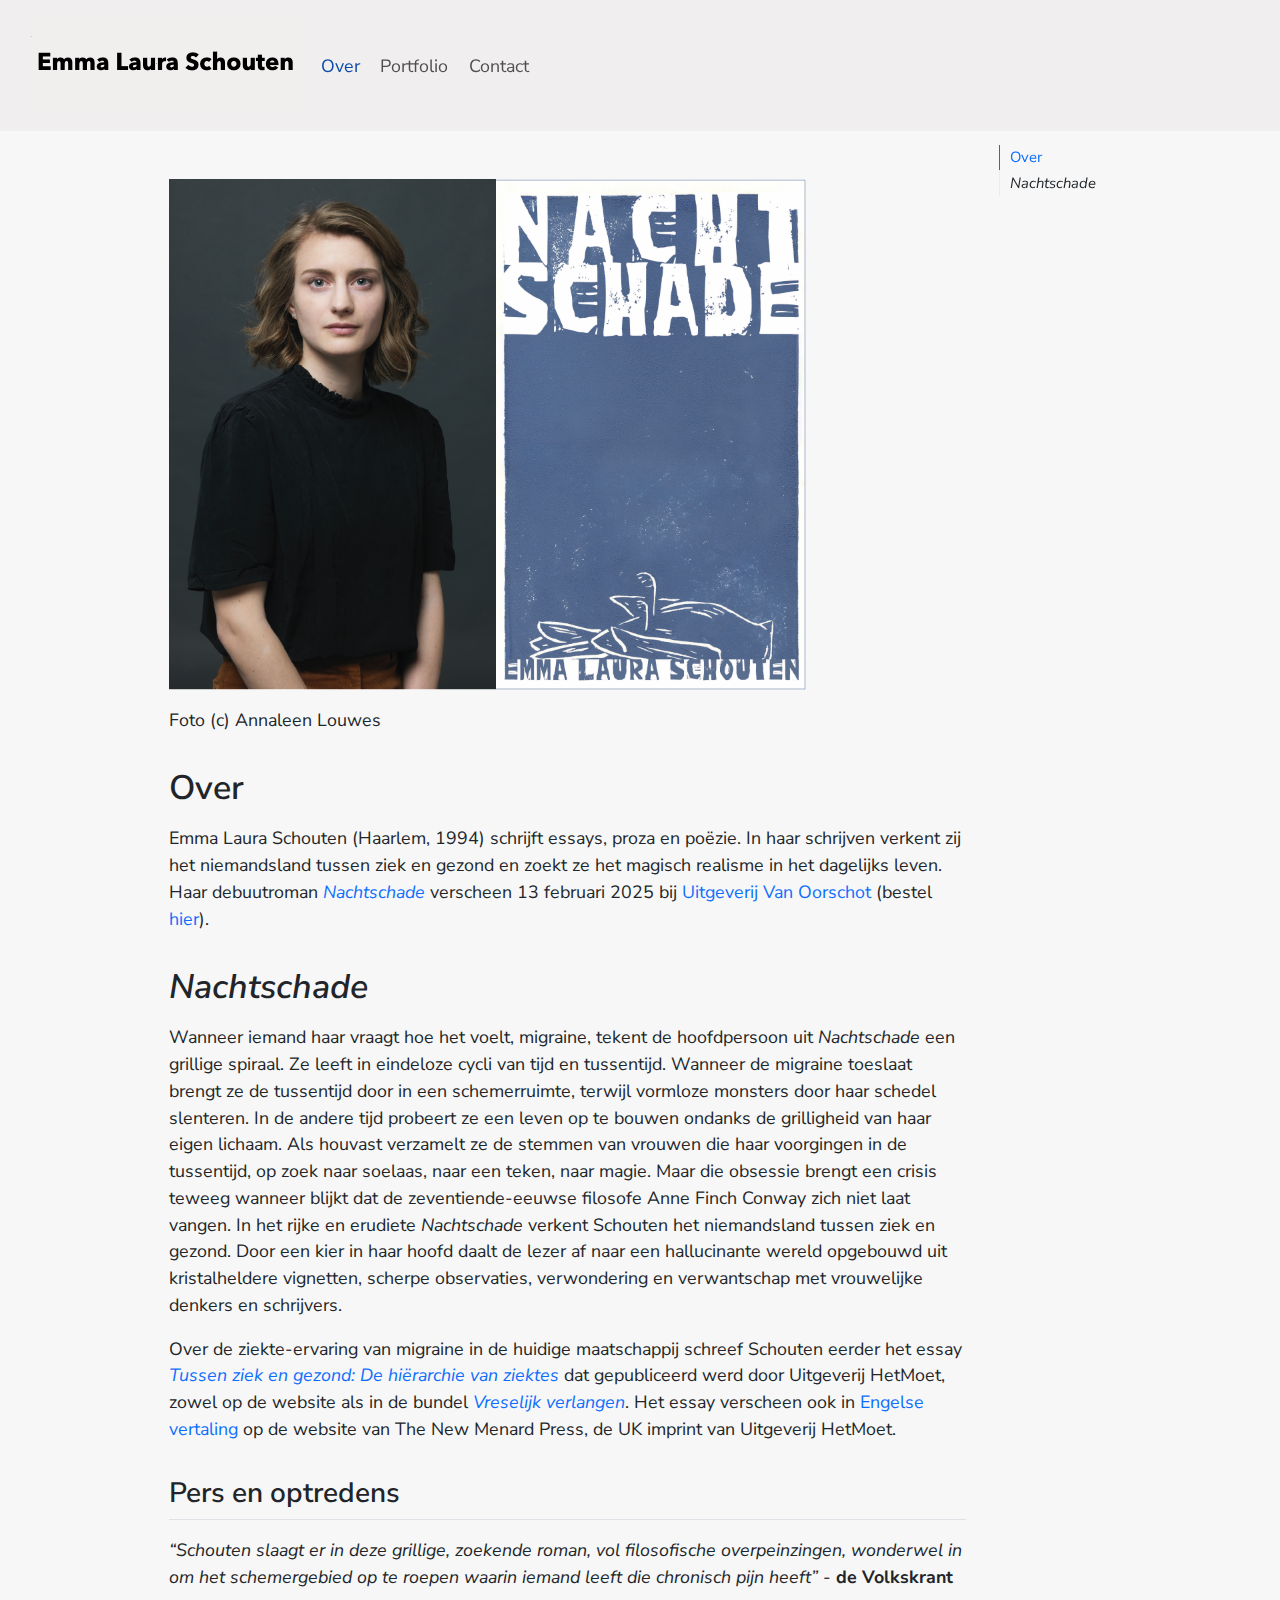
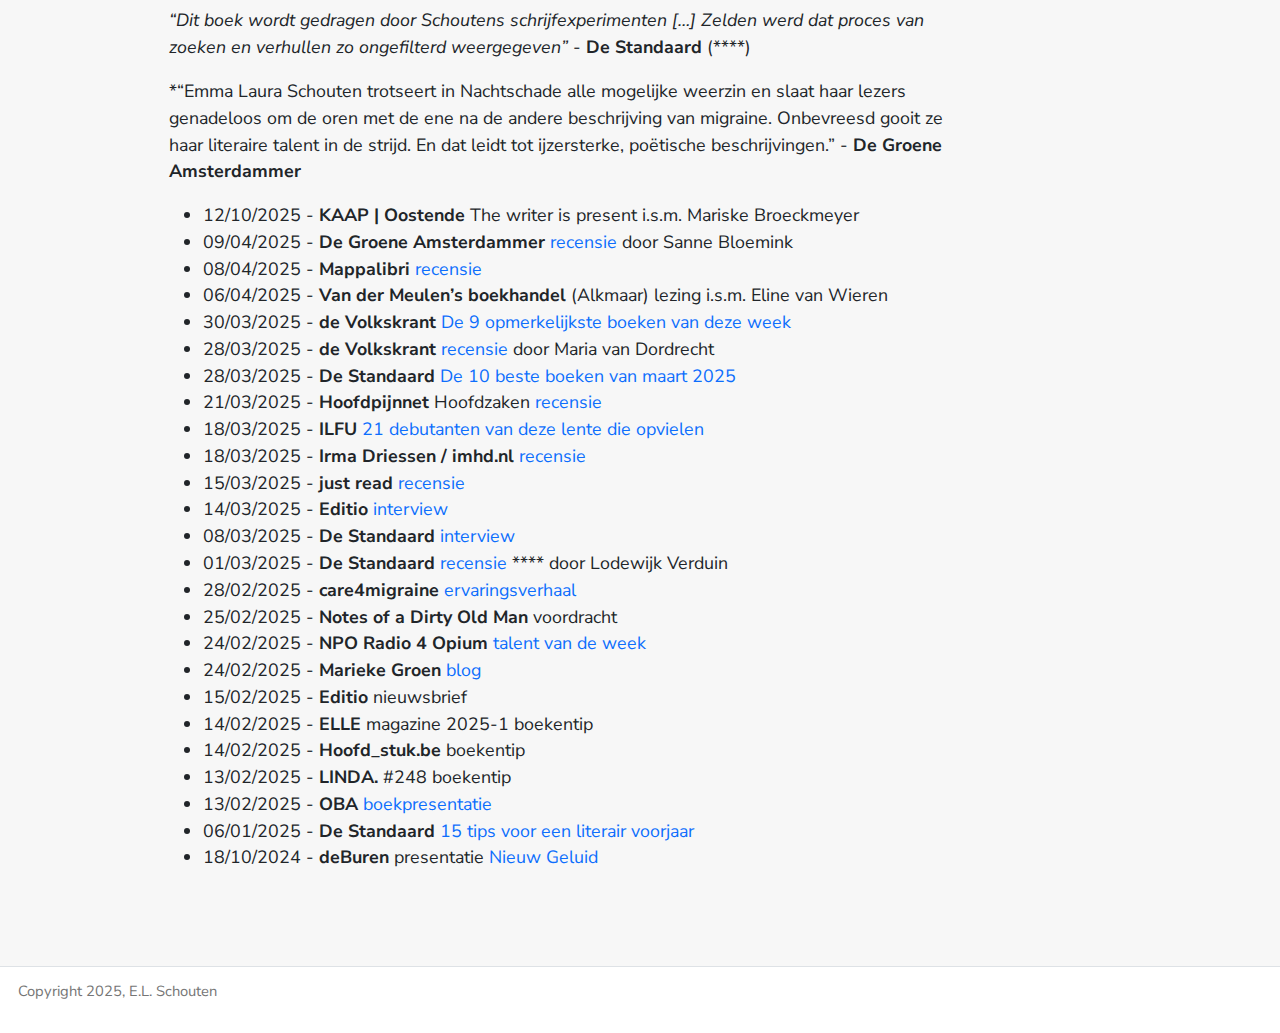
==== commit d3d24413: "Built site for gh-pages" ====
--- a/index.html
+++ b/index.html
@@ -121,9 +121,10 @@
 <h2 data-anchor-id="pers-en-optredens">Pers en optredens</h2>
 <p><em>“Schouten slaagt er in deze grillige, zoekende roman, vol filosofische overpeinzingen, wonderwel in om het schemergebied op te roepen waarin iemand leeft die chronisch pijn heeft”</em> - <strong>de Volkskrant</strong></p>
 <p><em>“Dit boek wordt gedragen door Schoutens schrijfexperimenten […] Zelden werd dat proces van zoeken en verhullen zo ongefilterd weergegeven”</em> - <strong>De Standaard</strong> (****)</p>
+<p>*“Emma Laura Schouten trotseert in Nachtschade alle mogelijke weerzin en slaat haar lezers genadeloos om de oren met de ene na de andere beschrijving van migraine. Onbevreesd gooit ze haar literaire talent in de strijd. En dat leidt tot ijzersterke, poëtische beschrijvingen.” - <strong>De Groene Amsterdammer</strong></p>
 <ul>
 <li>12/10/2025 - <strong>KAAP | Oostende</strong> The writer is present i.s.m. Mariske Broeckmeyer</li>
-<li>09/04/2025 - <strong>De Groene Amsterdammer</strong> <a href="https://www.groene.nl/artikel/soepel-meebewegen">recensie</a></li>
+<li>09/04/2025 - <strong>De Groene Amsterdammer</strong> <a href="https://www.groene.nl/artikel/soepel-meebewegen">recensie</a> door Sanne Bloemink</li>
 <li>08/04/2025 - <strong>Mappalibri</strong> <a href="https://mappalibri.be/?navigatieid=61&amp;via_navigatieid=&amp;recensieid=10814">recensie</a></li>
 <li>06/04/2025 - <strong>Van der Meulen’s boekhandel</strong> (Alkmaar) lezing i.s.m. Eline van Wieren</li>
 <li>30/03/2025 - <strong>de Volkskrant</strong> <a href="https://www.volkskrant.nl/cultuur-media/de-negen-opmerkelijkste-boeken-van-deze-week-foute-ouders-de-dikke-duce-en-voskuil-is-verliefd~b167bb37/">De 9 opmerkelijkste boeken van deze week</a></li>
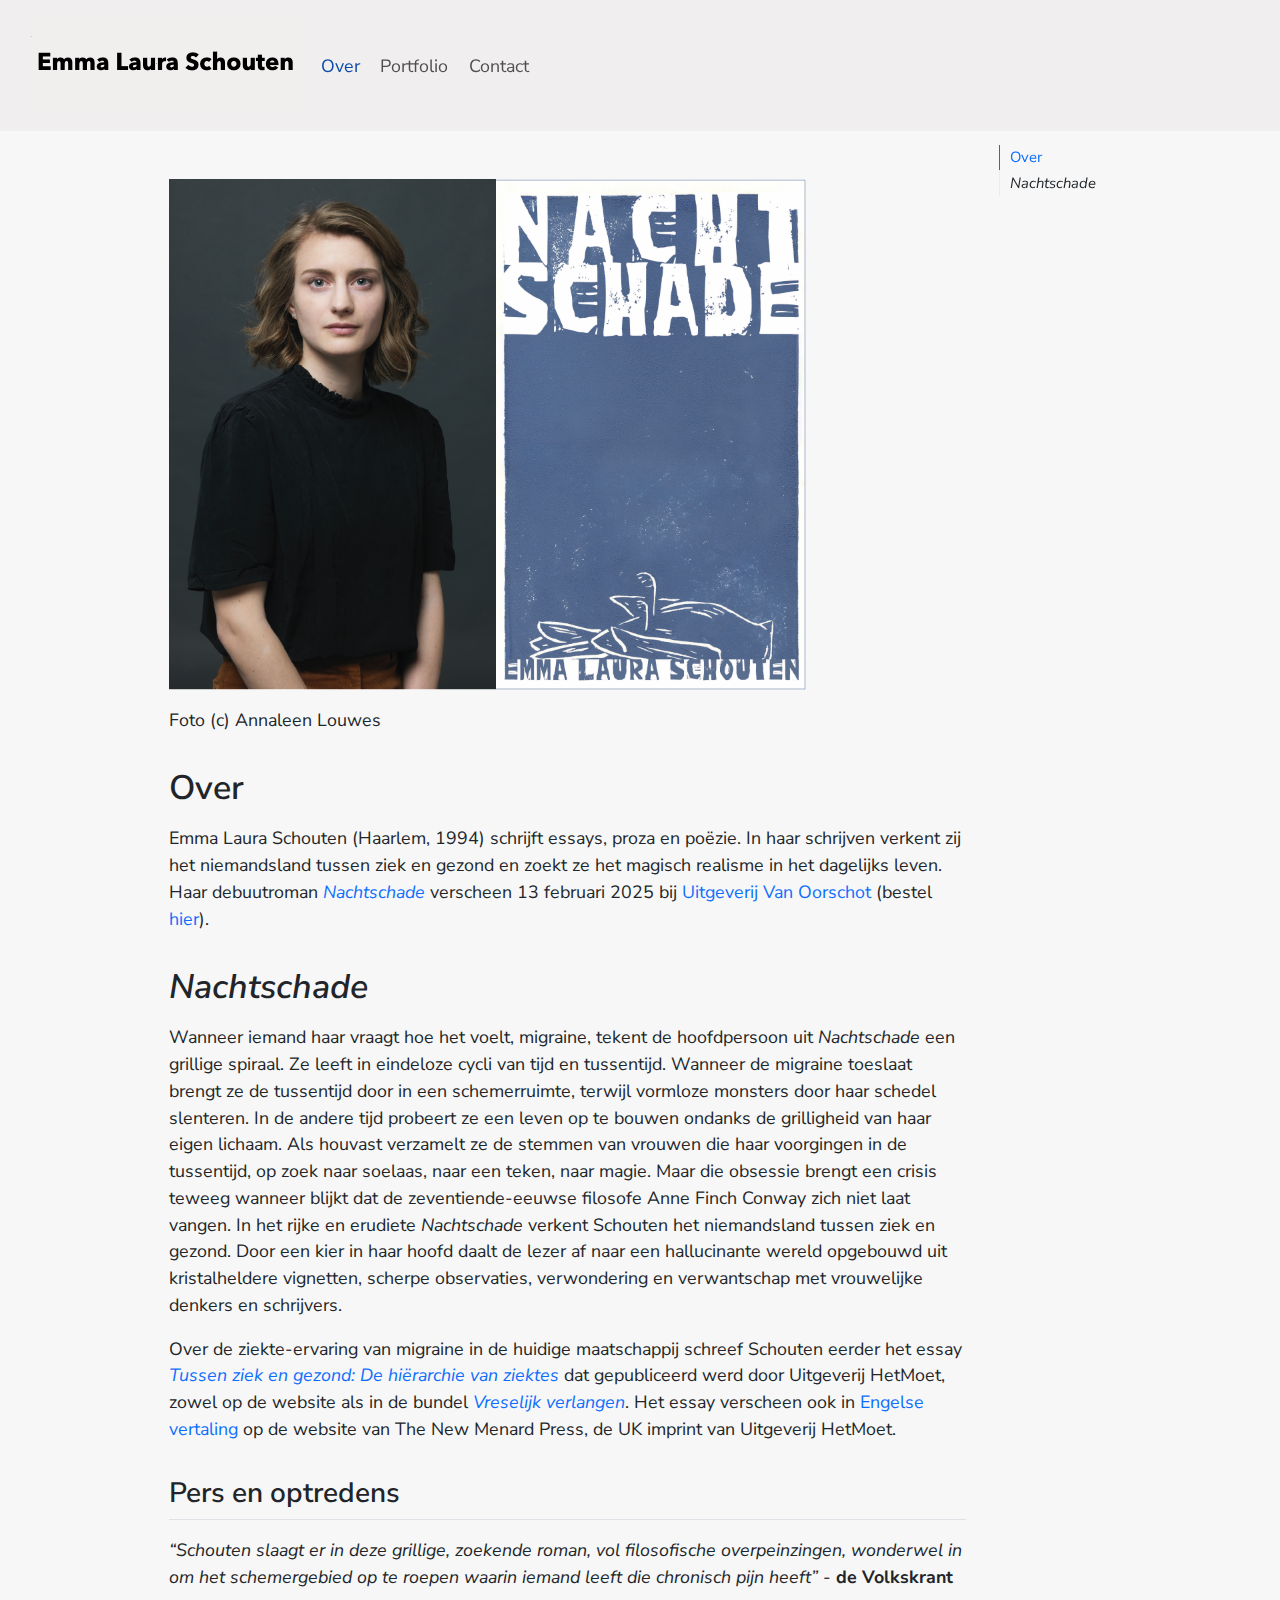
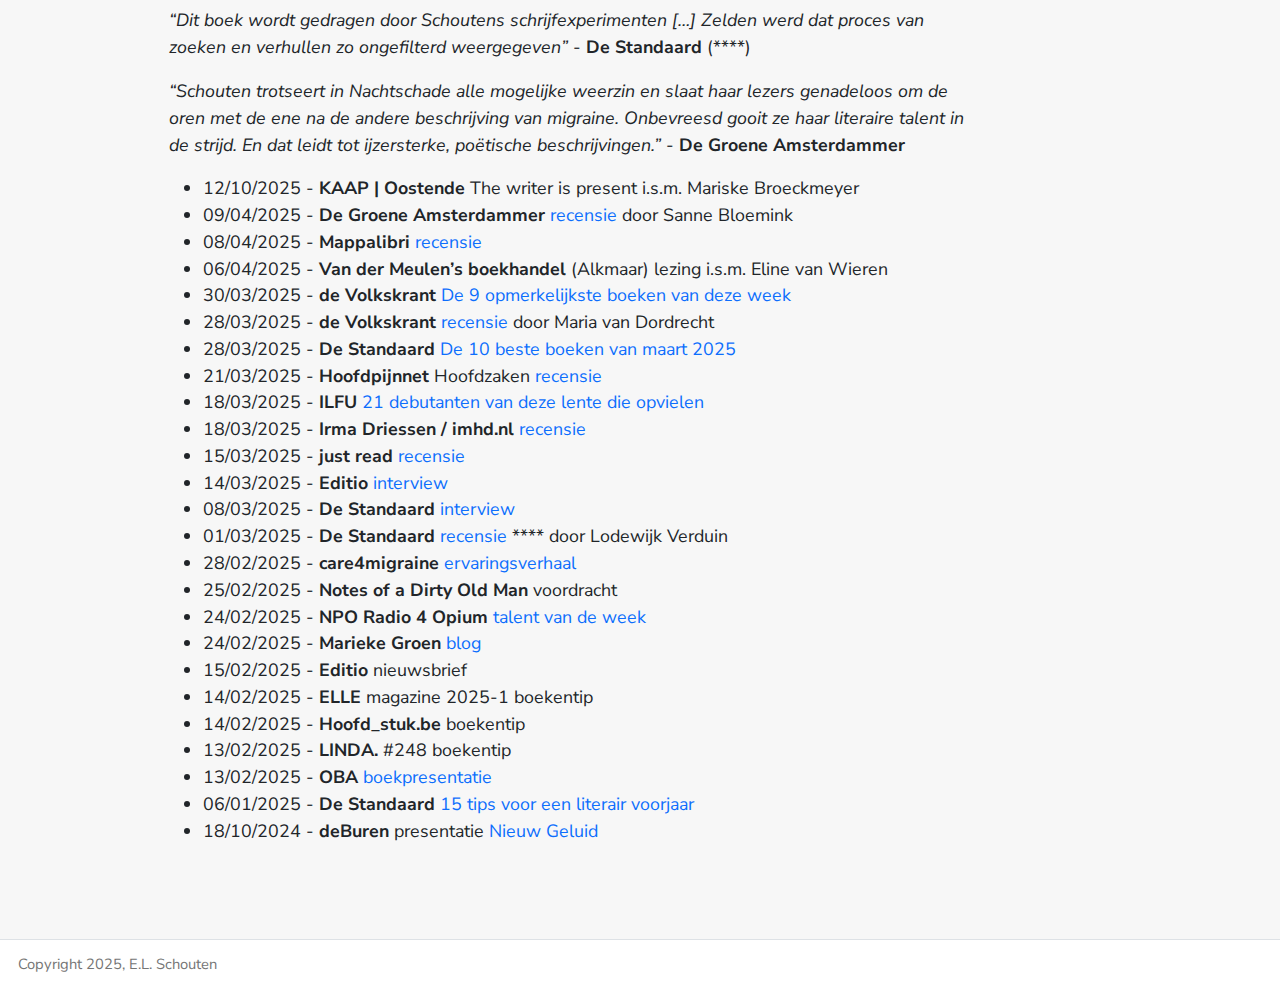
==== commit 8a9a2716: "Built site for gh-pages" ====
--- a/index.html
+++ b/index.html
@@ -121,7 +121,7 @@
 <h2 data-anchor-id="pers-en-optredens">Pers en optredens</h2>
 <p><em>“Schouten slaagt er in deze grillige, zoekende roman, vol filosofische overpeinzingen, wonderwel in om het schemergebied op te roepen waarin iemand leeft die chronisch pijn heeft”</em> - <strong>de Volkskrant</strong></p>
 <p><em>“Dit boek wordt gedragen door Schoutens schrijfexperimenten […] Zelden werd dat proces van zoeken en verhullen zo ongefilterd weergegeven”</em> - <strong>De Standaard</strong> (****)</p>
-<p>*“Emma Laura Schouten trotseert in Nachtschade alle mogelijke weerzin en slaat haar lezers genadeloos om de oren met de ene na de andere beschrijving van migraine. Onbevreesd gooit ze haar literaire talent in de strijd. En dat leidt tot ijzersterke, poëtische beschrijvingen.” - <strong>De Groene Amsterdammer</strong></p>
+<p><em>“Schouten trotseert in Nachtschade alle mogelijke weerzin en slaat haar lezers genadeloos om de oren met de ene na de andere beschrijving van migraine. Onbevreesd gooit ze haar literaire talent in de strijd. En dat leidt tot ijzersterke, poëtische beschrijvingen.”</em> - <strong>De Groene Amsterdammer</strong></p>
 <ul>
 <li>12/10/2025 - <strong>KAAP | Oostende</strong> The writer is present i.s.m. Mariske Broeckmeyer</li>
 <li>09/04/2025 - <strong>De Groene Amsterdammer</strong> <a href="https://www.groene.nl/artikel/soepel-meebewegen">recensie</a> door Sanne Bloemink</li>
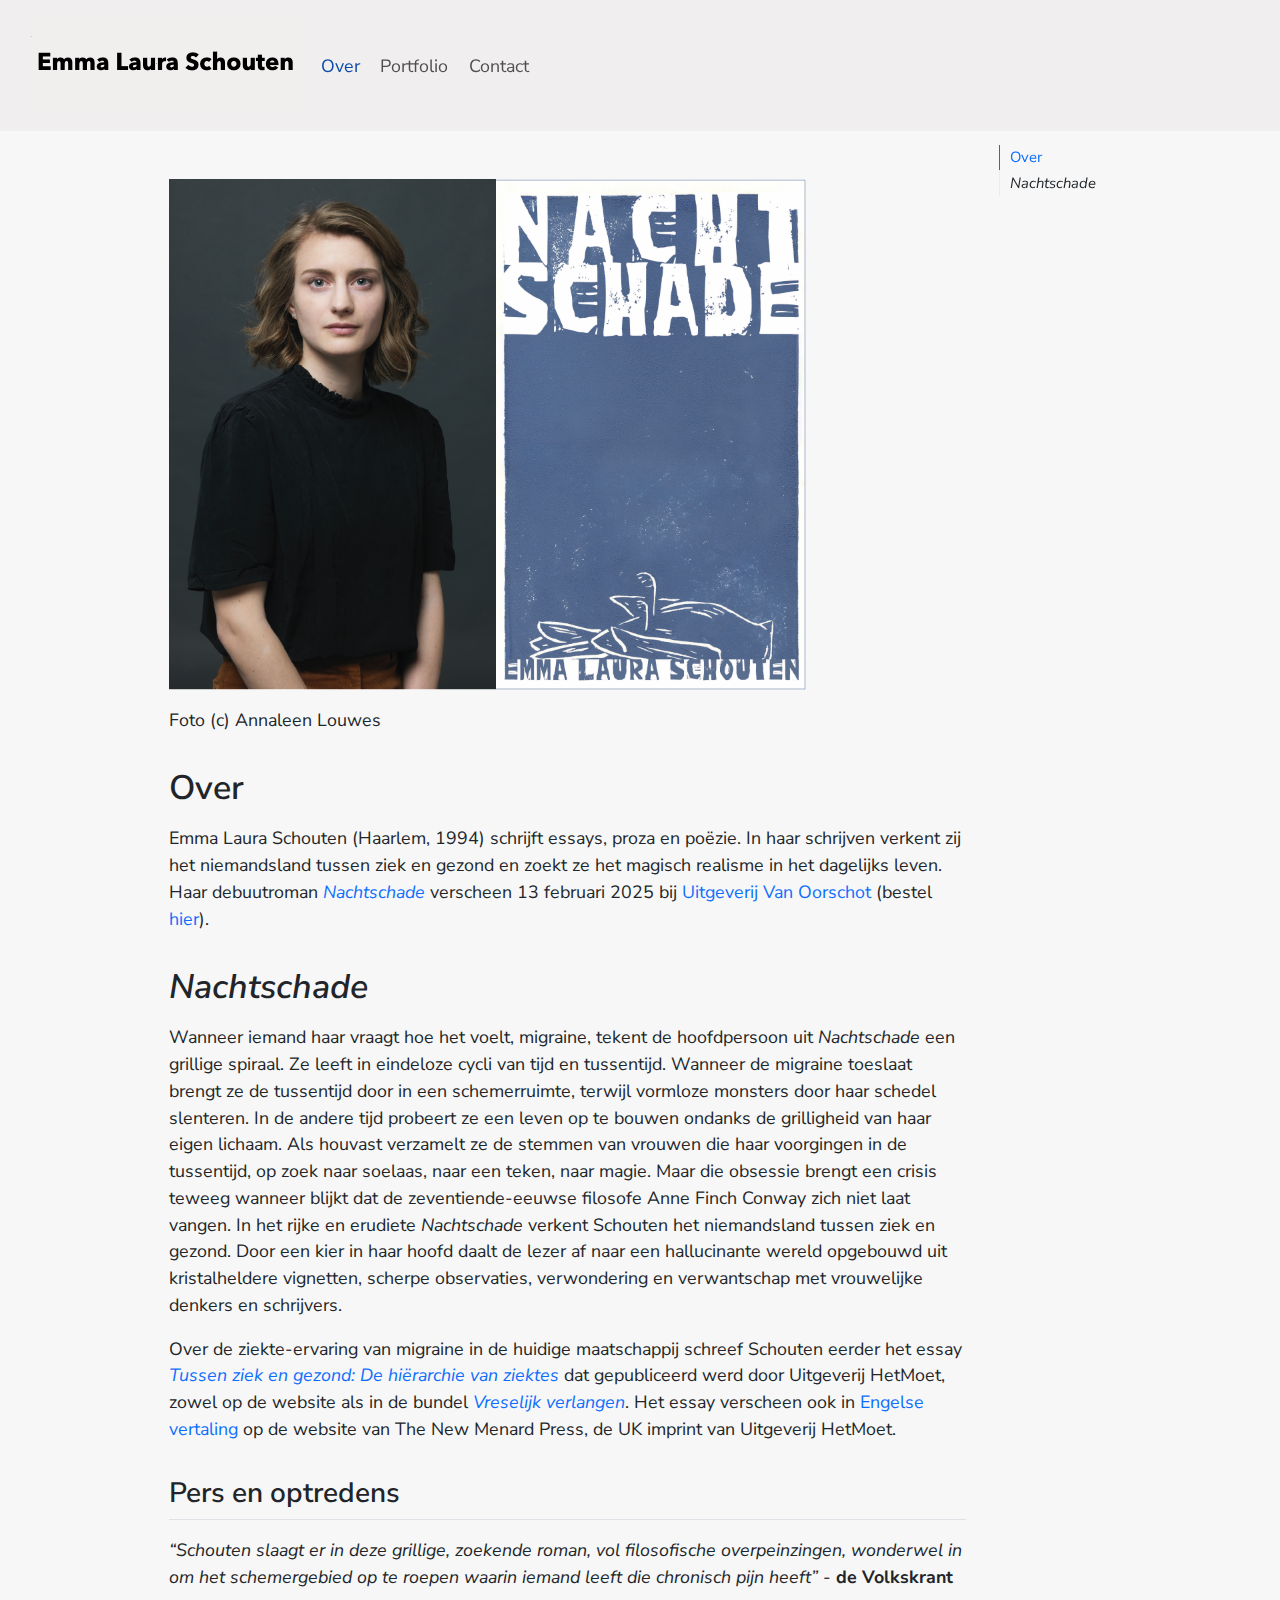
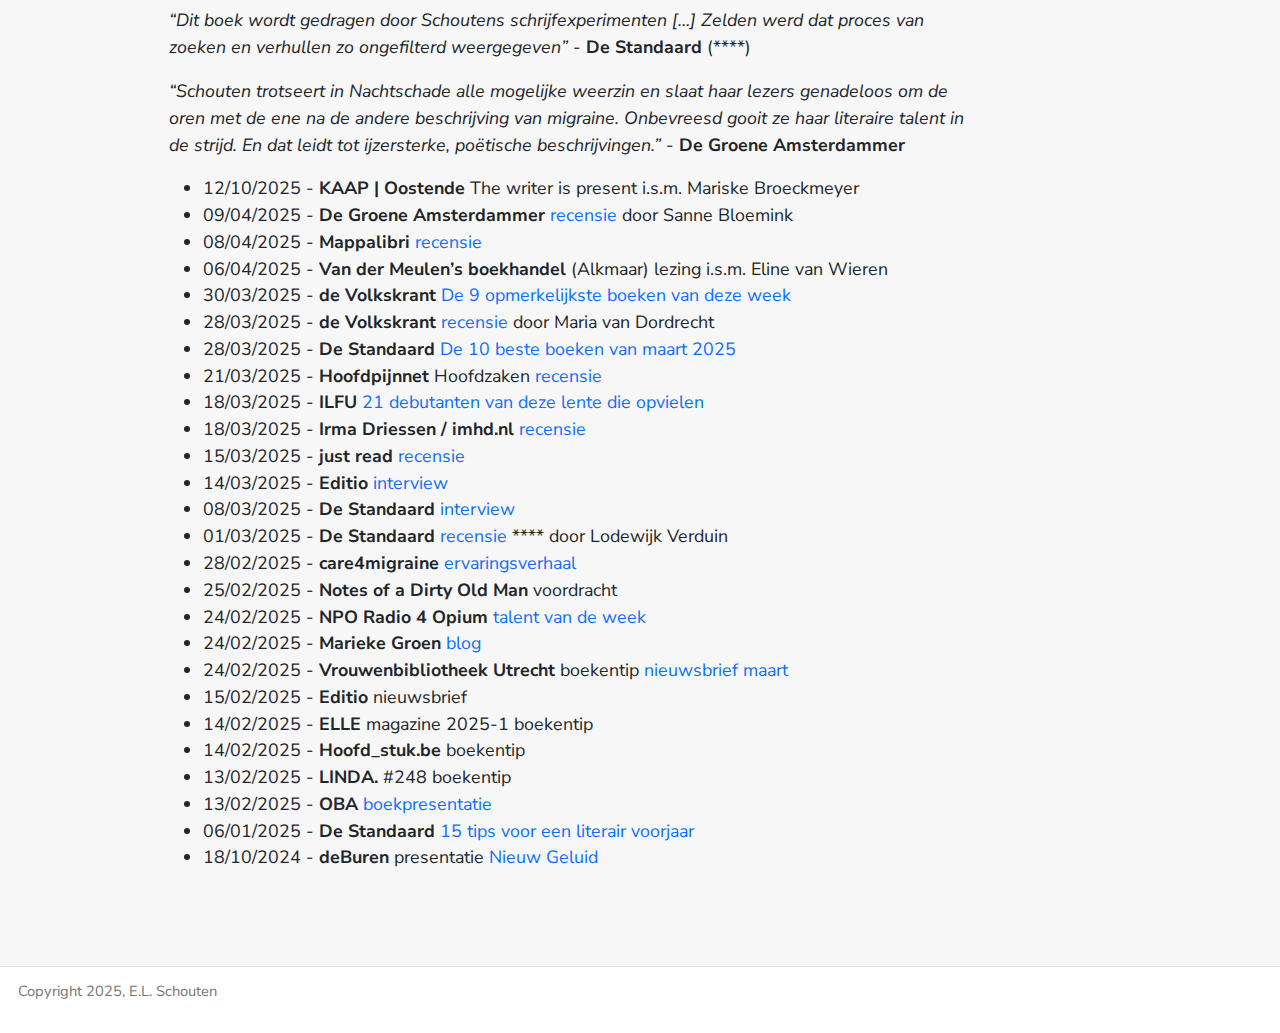
==== commit ab921f2e: "Built site for gh-pages" ====
--- a/index.html
+++ b/index.html
@@ -141,6 +141,7 @@
 <li>25/02/2025 - <strong>Notes of a Dirty Old Man</strong> voordracht</li>
 <li>24/02/2025 - <strong>NPO Radio 4 Opium</strong> <a href="https://www.npoklassiek.nl/fragmenten/opium/9e4c1dff-5278-4d5b-981b-16f271ea583a/2025-02-25-het-talent-emma-laura-schouten">talent van de week</a></li>
 <li>24/02/2025 - <strong>Marieke Groen</strong> <a href="https://mariekegroen.blogspot.com/2025/02/een-club-waar-je-niet-bij-wil-horen.html">blog</a></li>
+<li>24/02/2025 - <strong>Vrouwenbibliotheek Utrecht</strong> boekentip <a href="https://vrouwenbibliotheek.nl/2025/02/25/maart-nieuwsbrief-6/">nieuwsbrief maart</a></li>
 <li>15/02/2025 - <strong>Editio</strong> nieuwsbrief</li>
 <li>14/02/2025 - <strong>ELLE</strong> magazine 2025-1 boekentip</li>
 <li>14/02/2025 - <strong>Hoofd_stuk.be</strong> boekentip</li>
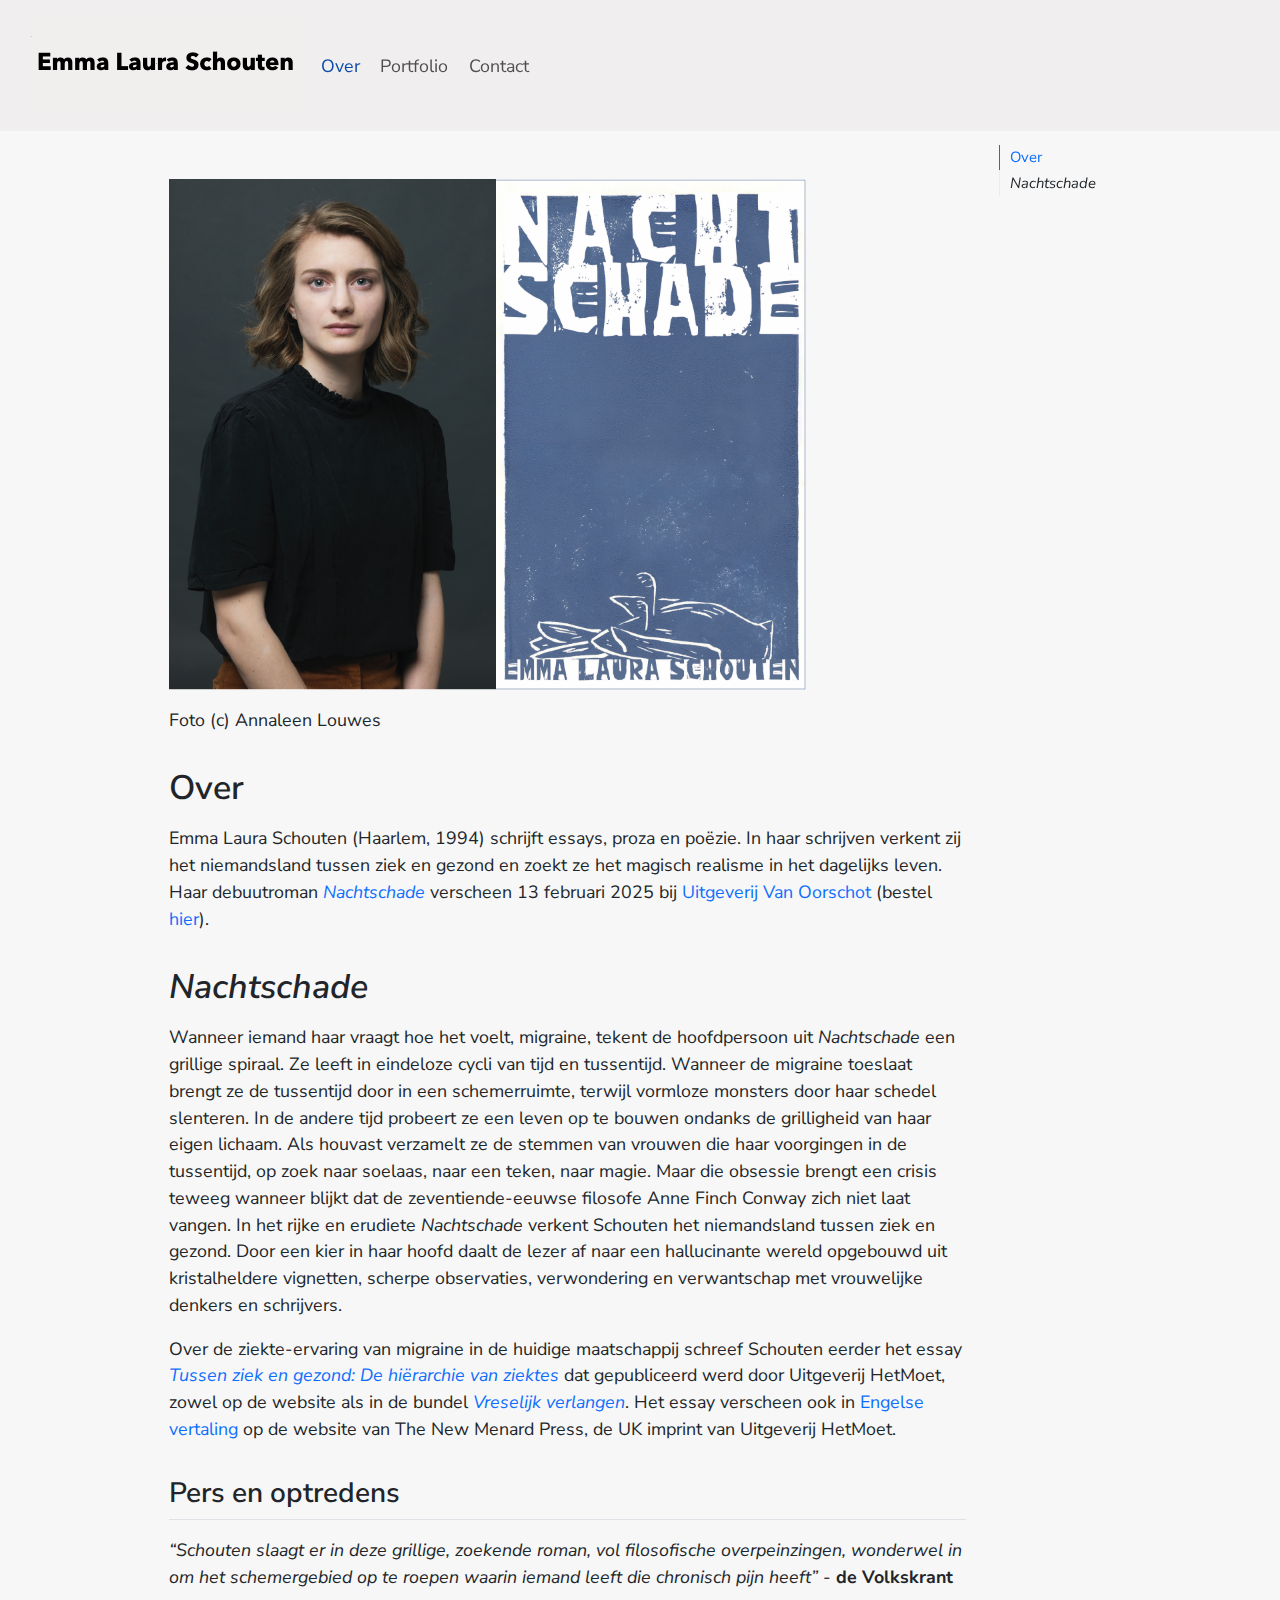
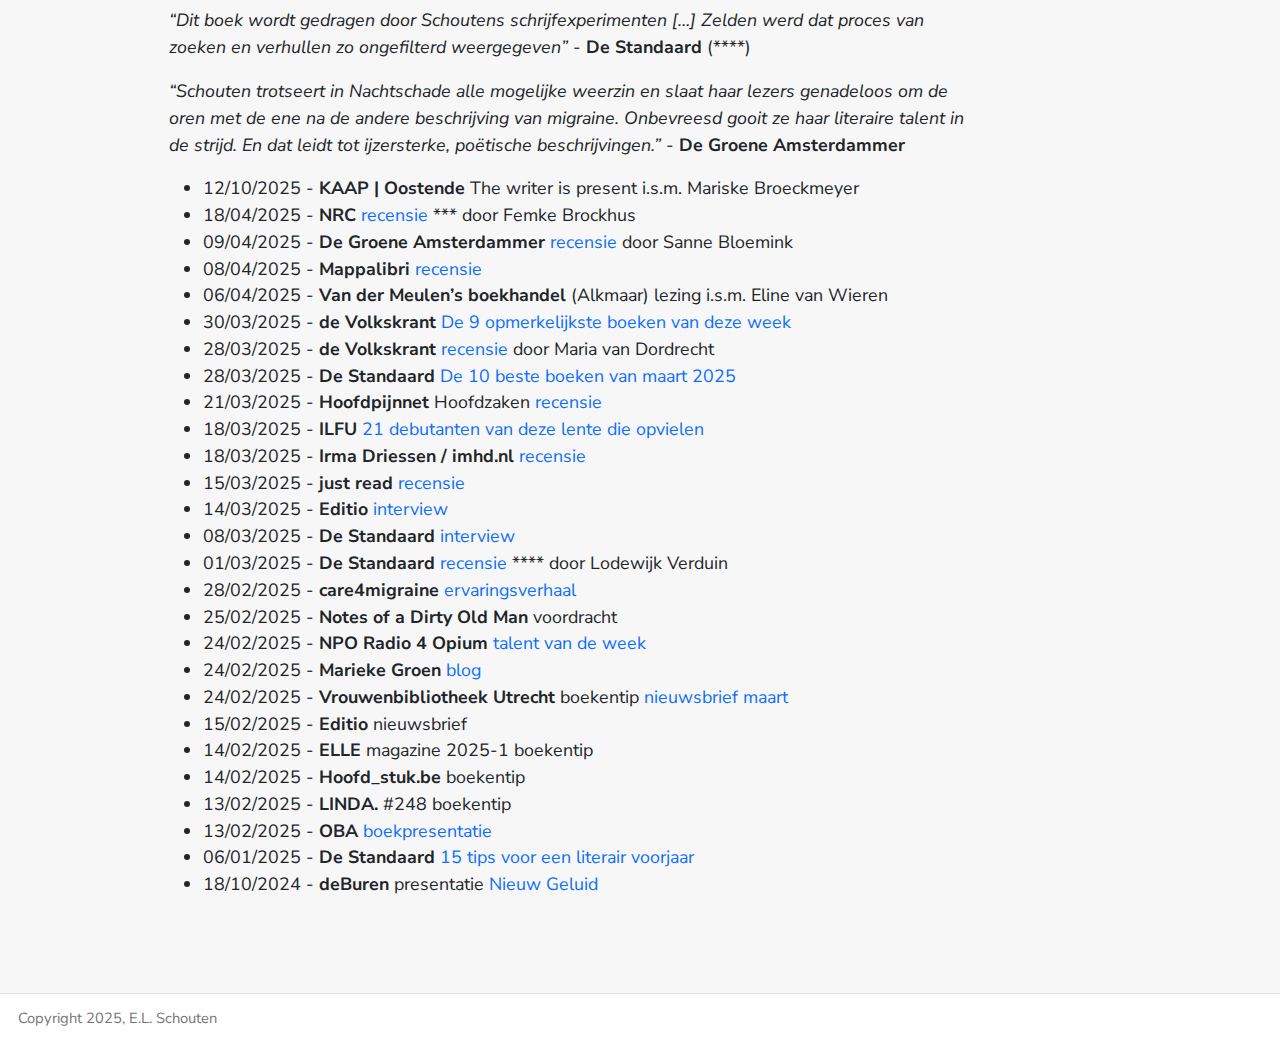
==== commit 8e27aad6: "Built site for gh-pages" ====
--- a/index.html
+++ b/index.html
@@ -124,6 +124,7 @@
 <p><em>“Schouten trotseert in Nachtschade alle mogelijke weerzin en slaat haar lezers genadeloos om de oren met de ene na de andere beschrijving van migraine. Onbevreesd gooit ze haar literaire talent in de strijd. En dat leidt tot ijzersterke, poëtische beschrijvingen.”</em> - <strong>De Groene Amsterdammer</strong></p>
 <ul>
 <li>12/10/2025 - <strong>KAAP | Oostende</strong> The writer is present i.s.m. Mariske Broeckmeyer</li>
+<li>18/04/2025 - <strong>NRC</strong> <a href="https://www.nrc.nl/nieuws/2025/04/17/migraine-dwingt-complete-overgave-af-maakt-deze-debuutroman-indringend-duidelijk-a4890273">recensie</a> *** door Femke Brockhus</li>
 <li>09/04/2025 - <strong>De Groene Amsterdammer</strong> <a href="https://www.groene.nl/artikel/soepel-meebewegen">recensie</a> door Sanne Bloemink</li>
 <li>08/04/2025 - <strong>Mappalibri</strong> <a href="https://mappalibri.be/?navigatieid=61&amp;via_navigatieid=&amp;recensieid=10814">recensie</a></li>
 <li>06/04/2025 - <strong>Van der Meulen’s boekhandel</strong> (Alkmaar) lezing i.s.m. Eline van Wieren</li>
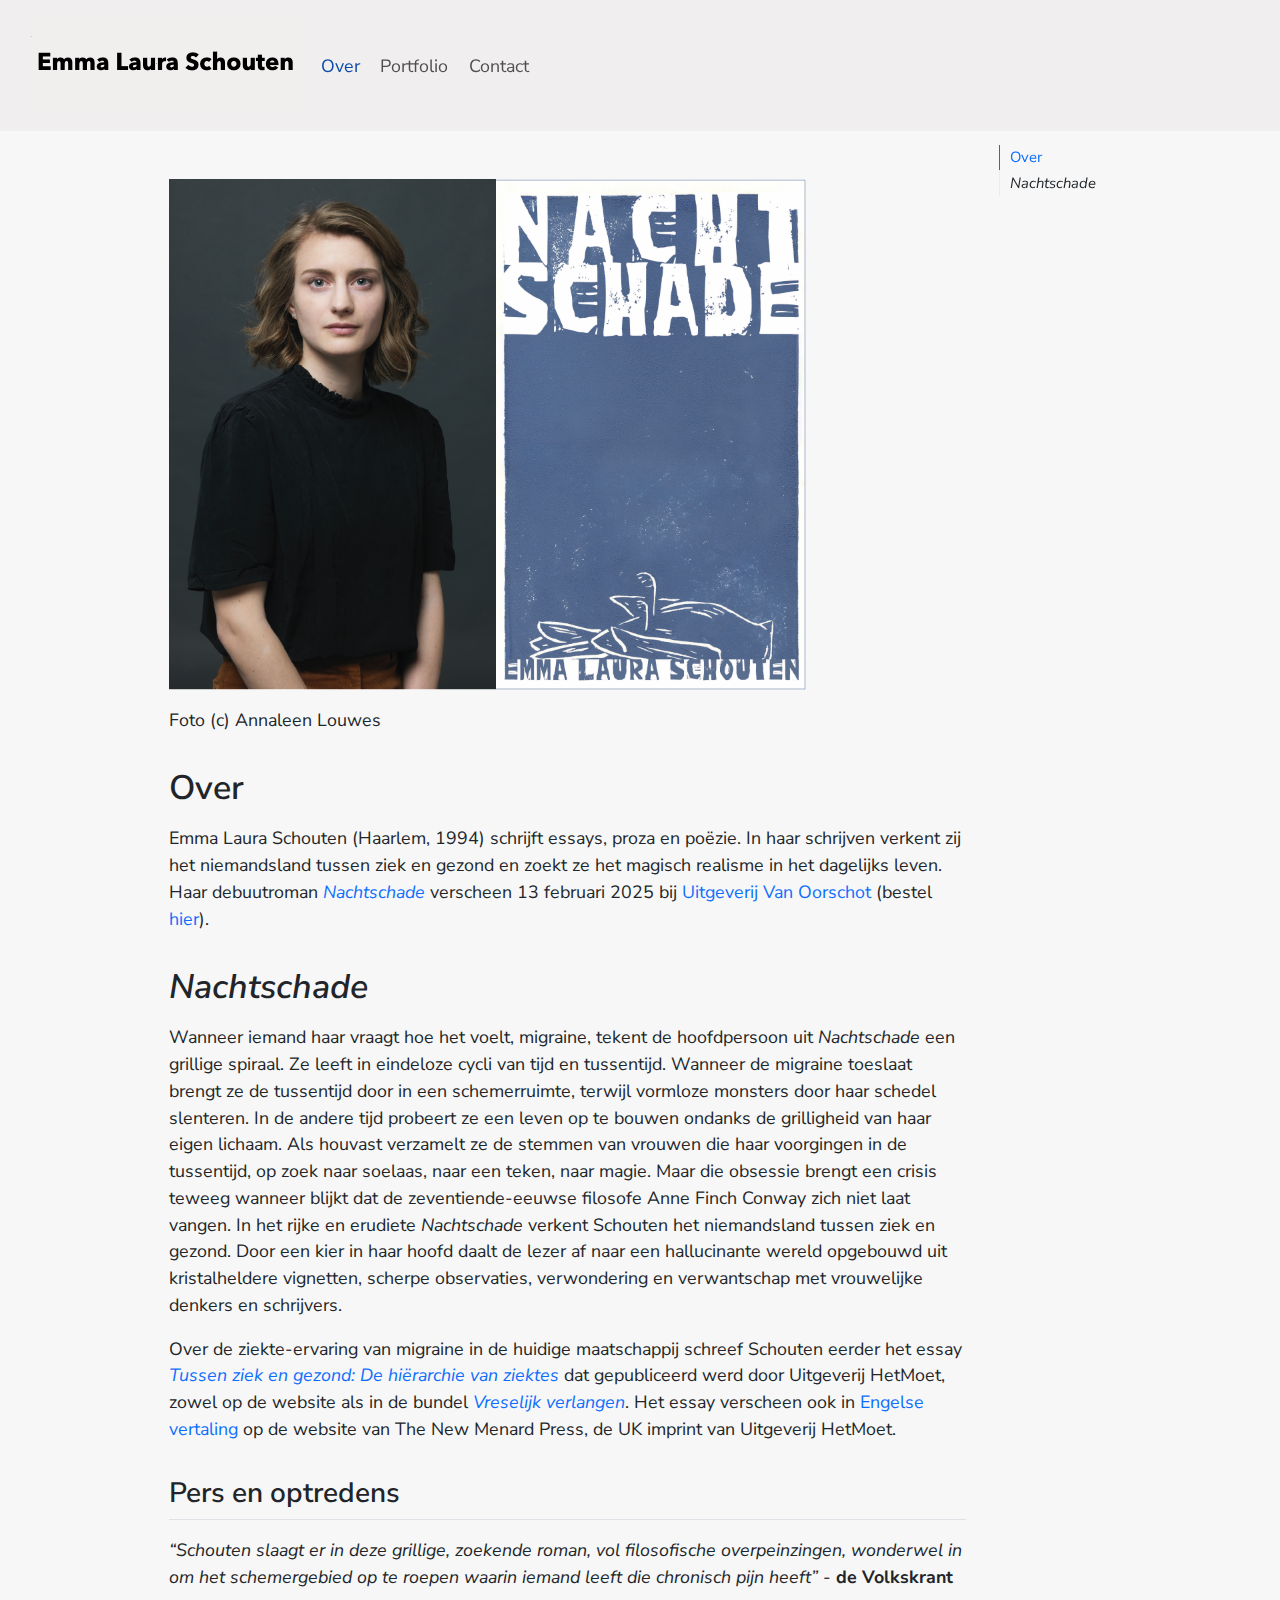
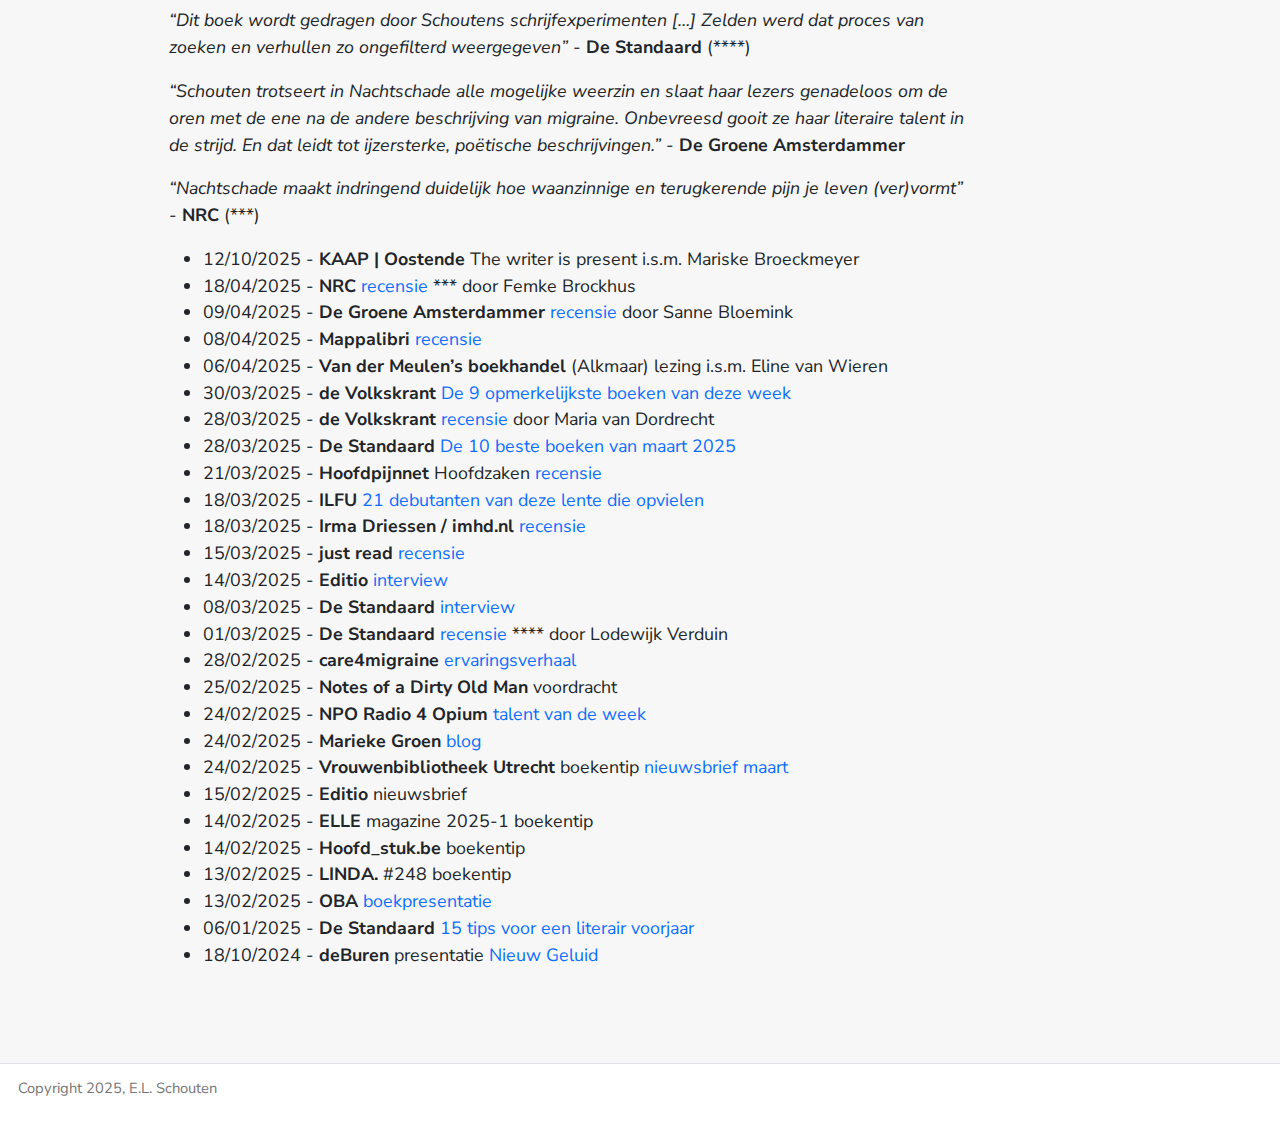
==== commit 500edd3d: "Built site for gh-pages" ====
--- a/index.html
+++ b/index.html
@@ -122,6 +122,7 @@
 <p><em>“Schouten slaagt er in deze grillige, zoekende roman, vol filosofische overpeinzingen, wonderwel in om het schemergebied op te roepen waarin iemand leeft die chronisch pijn heeft”</em> - <strong>de Volkskrant</strong></p>
 <p><em>“Dit boek wordt gedragen door Schoutens schrijfexperimenten […] Zelden werd dat proces van zoeken en verhullen zo ongefilterd weergegeven”</em> - <strong>De Standaard</strong> (****)</p>
 <p><em>“Schouten trotseert in Nachtschade alle mogelijke weerzin en slaat haar lezers genadeloos om de oren met de ene na de andere beschrijving van migraine. Onbevreesd gooit ze haar literaire talent in de strijd. En dat leidt tot ijzersterke, poëtische beschrijvingen.”</em> - <strong>De Groene Amsterdammer</strong></p>
+<p><em>“Nachtschade maakt indringend duidelijk hoe waanzinnige en terugkerende pijn je leven (ver)vormt”</em> - <strong>NRC</strong> (***)</p>
 <ul>
 <li>12/10/2025 - <strong>KAAP | Oostende</strong> The writer is present i.s.m. Mariske Broeckmeyer</li>
 <li>18/04/2025 - <strong>NRC</strong> <a href="https://www.nrc.nl/nieuws/2025/04/17/migraine-dwingt-complete-overgave-af-maakt-deze-debuutroman-indringend-duidelijk-a4890273">recensie</a> *** door Femke Brockhus</li>
